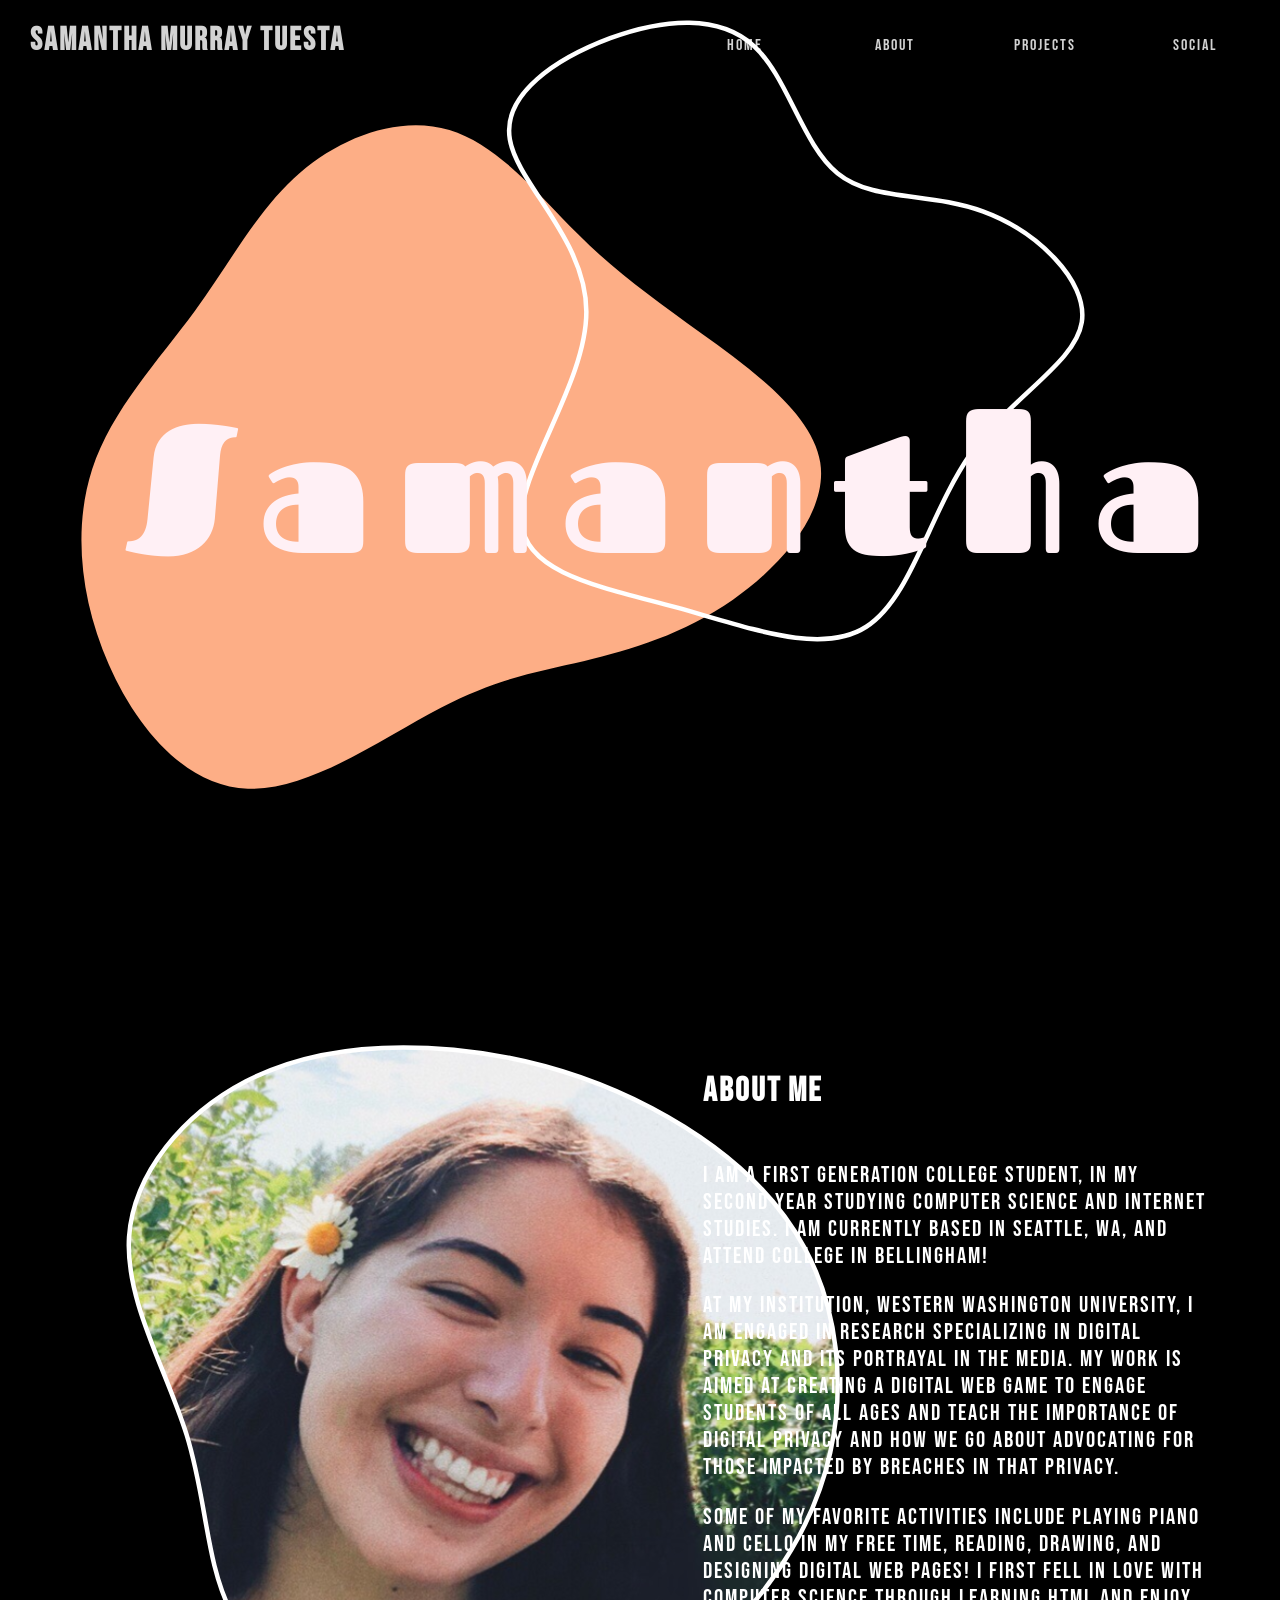
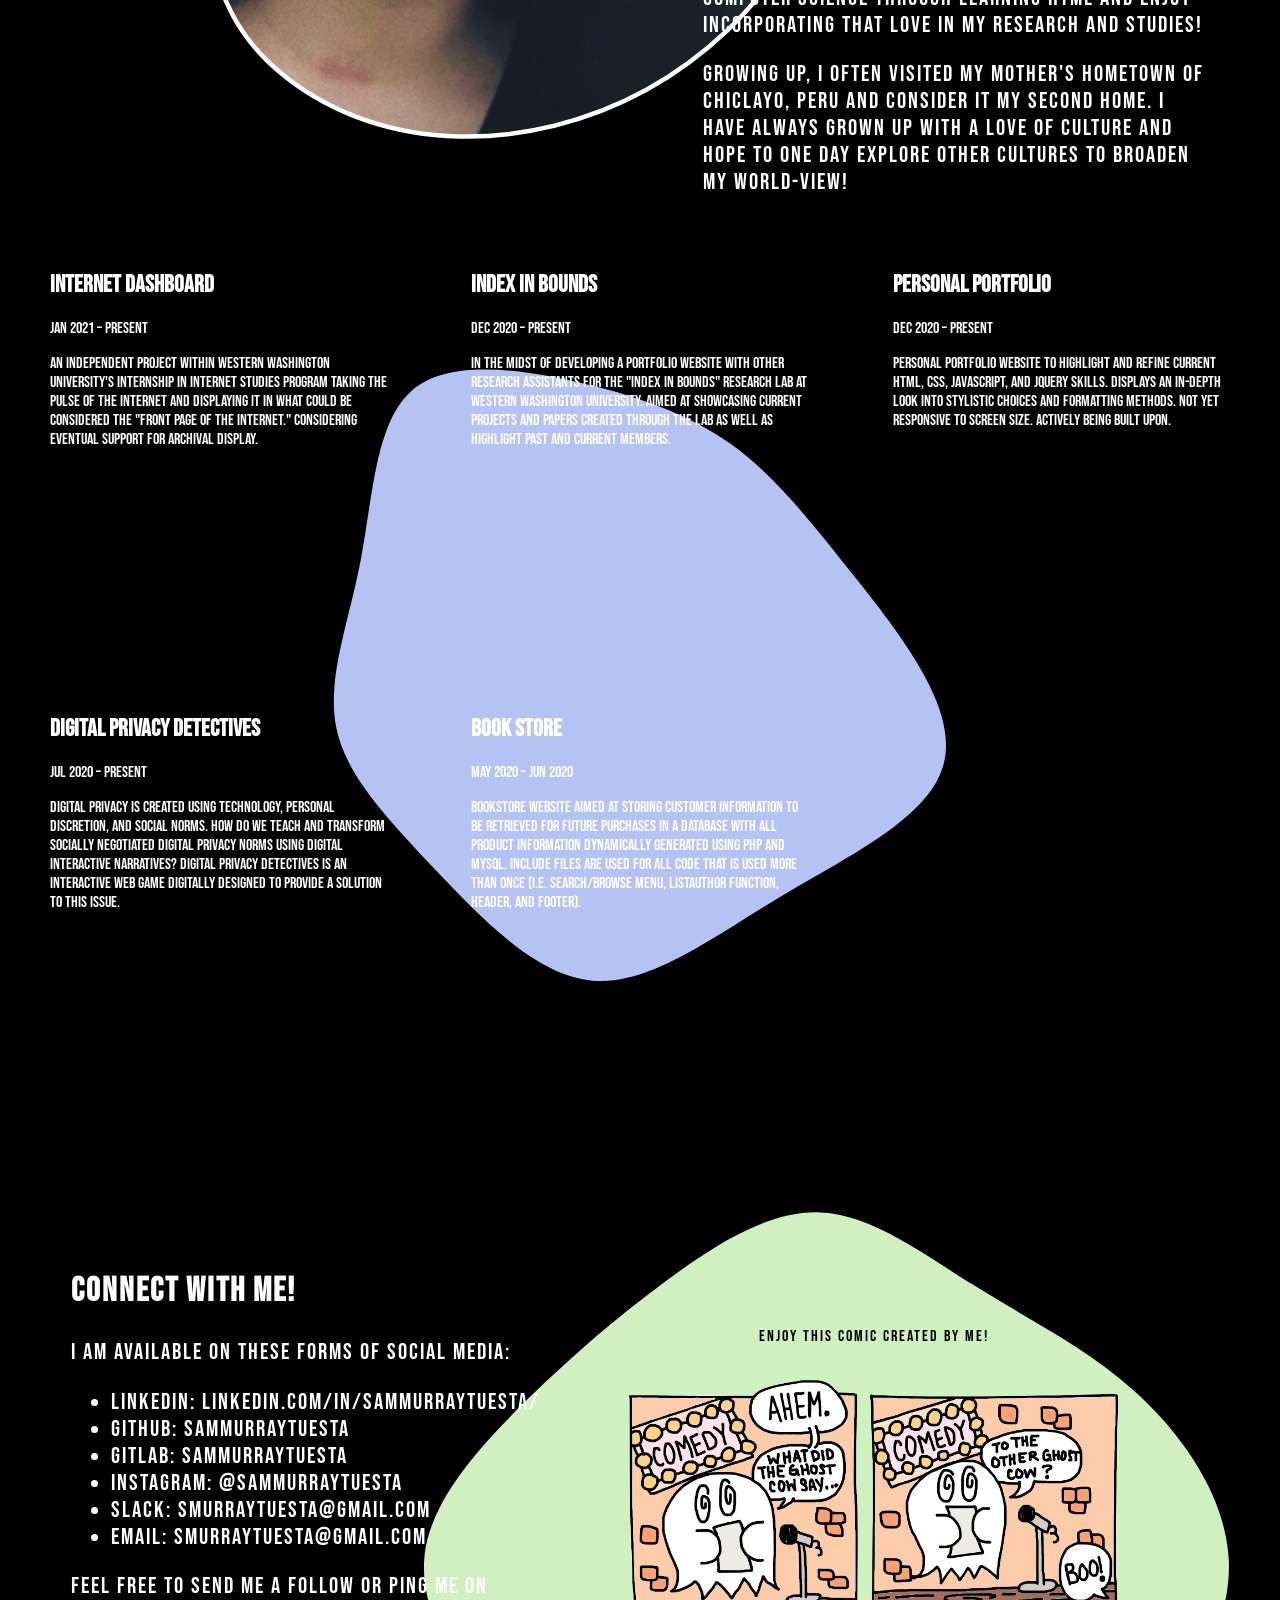
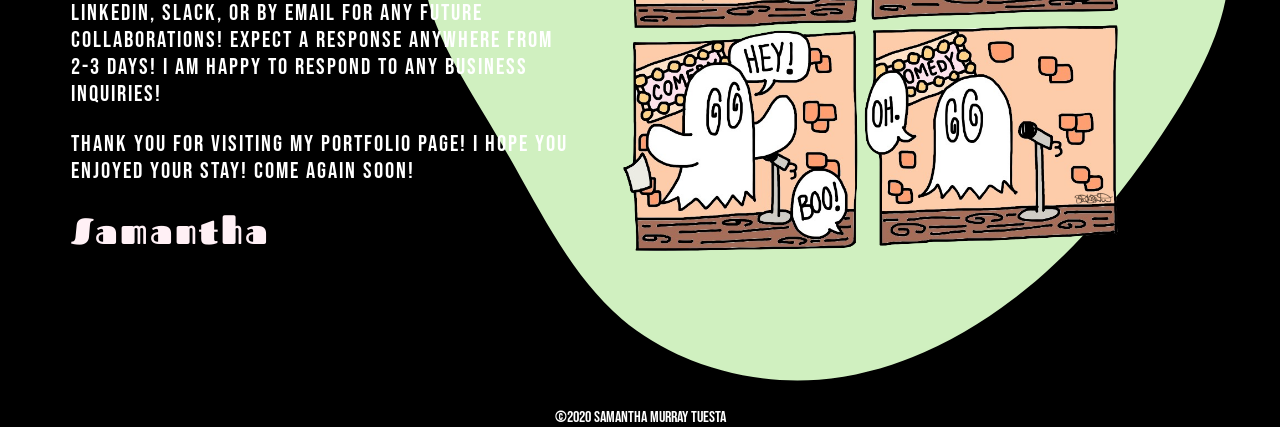
==== portfolio/src/main/webapp/index.html @ a7a22643 "Remove unnecessary jQuery" ====
<!DOCTYPE html>
<html lang="en">

<head>
    <meta charset="UTF-8">
    <meta name="viewport" content="width=device-width, initial-scale=1.0">
    <title>SAM | PORTFOLIO</title>
    <link rel="icon" href="images/favicon.ico" size="16x16" type="image/x-icon" />
    <link rel="stylesheet" href="css/style.css">
</head>

<body>

    <div id="navbar">
        <h1><a href="#home">Samantha Murray Tuesta</a></h1>
        <nav>
            <ul>
                <li><a href="#home">Home</a></li>
                <li><a href="#about">About</a></li>
                <li><a href="#projects">Projects</a></li>
                <li><a href="#social">Social</a></li>
            </ul>
        </nav>
    </div>

    <section id="home">
      
        <svg class="home-blob" viewBox="0 0 200 200" xmlns="http://www.w3.org/2000/svg">
            <path fill="var(--orange)"
                d="M26.7,-49.7C35.2,-41.2,43.4,-35.5,54.2,-27.6C65.1,-19.8,78.8,-9.9,80.5,1C82.2,11.9,72.1,23.8,61.1,31.5C50.1,39.2,38.4,42.6,28.1,45.1C17.7,47.5,8.9,48.9,-3.8,55.5C-16.5,62.1,-33,74,-46.7,73.5C-60.4,73,-71.3,60.2,-77.6,45.9C-83.9,31.6,-85.6,15.8,-81.3,2.5C-76.9,-10.8,-66.6,-21.6,-58.4,-32.8C-50.3,-43.9,-44.4,-55.4,-35.1,-63.4C-25.7,-71.5,-12.9,-76.2,-1.9,-72.9C9,-69.6,18.1,-58.3,26.7,-49.7Z"
                transform="translate(100 100)" />
        </svg>

        <svg class="home-outline" viewBox="0 0 200 200" xmlns="http://www.w3.org/2000/svg">
            <path stroke="var(--light)"
                d="M14.1,-23.3C21.9,-16.9,34.4,-19.2,46.4,-14.8C58.4,-10.4,69.8,0.6,68.4,9.8C67,18.9,52.8,26.2,43.6,39.2C34.5,52.3,30.5,71.1,20.5,77.5C10.6,83.9,-5.2,77.8,-21.7,73.2C-38.2,68.7,-55.2,65.7,-56.1,54.4C-57,43.1,-41.7,23.4,-41.7,7.5C-41.7,-8.5,-57,-20.8,-58.7,-30.8C-60.4,-40.9,-48.4,-48.8,-36.4,-53.3C-24.3,-57.7,-12.2,-58.6,-4.5,-51.6C3.1,-44.6,6.3,-29.6,14.1,-23.3Z"
                transform="translate(100 100)" />
        </svg>

        <div class="jumbotron">Samantha</div>

    </section>

    <section id="about">

        <svg class="profile-pic" viewBox="0 0 200 200" xmlns="http://www.w3.org/2000/svg">
            <defs>
                <pattern id="pattern" patternContentUnits="objectBoundingBox" width="100%" height="100%">
                    <image xlink:href="images/profilePicture.JPG" x="0" y="0" width="1" height="1"> </image>
                </pattern>
            </defs>

            <path
                d="M43.1,-65.5C56.9,-58.2,69.7,-48,77,-34.5C84.4,-20.9,86.1,-4.1,82.7,11.1C79.3,26.4,70.7,40.1,59.8,50.6C48.8,61,35.5,68.2,21.5,71.7C7.4,75.2,-7.3,75,-20.3,70.6C-33.4,66.1,-44.9,57.5,-50.5,46.3C-56.1,35.2,-55.8,21.6,-60.3,7.1C-64.8,-7.4,-74,-22.7,-73.1,-36.9C-72.1,-51.2,-60.9,-64.3,-47.1,-71.5C-33.2,-78.7,-16.6,-79.9,-1,-78.5C14.7,-77,29.4,-72.7,43.1,-65.5Z"
                transform="translate(100 100)" />
        </svg>

        <div class="about-me">
            <h1>About Me</h1>
            <p class="first-paragraph">
                I am a first generation college student, in my second year studying Computer Science and Internet
                Studies. I am
                currently based in Seattle, WA, and attend college in Bellingham!
            </p>
            <p>
                At my institution, Western Washington University, I am engaged in research specializing in digital
                privacy and
                its
                portrayal in the media. My work is aimed at creating a digital web game to engage students of all ages
                and teach
                the importance of digital privacy and how we go about advocating for those impacted by breaches in that
                privacy.
            </p>
            <p>
                Some of my favorite activities include playing piano and cello in my free time, reading, drawing, and
                designing
                digital web pages! I first fell in love with computer science through learning HTML and enjoy
                incorporating that
                love in my research and studies!
            </p>
            <p>
                Growing up, I often visited my mother's hometown of Chiclayo, Peru and consider it my second home. I
                have
                always
                grown up with a love of culture and hope to one day explore other cultures to broaden my world-view!
            </p>
        </div>

    </section>

    <section id="projects">

        <svg class="project-bg" viewBox="0 0 200 200" xmlns="http://www.w3.org/2000/svg">
            <path fill="var(--purple)"
                d="M31.6,-43.5C40.9,-36.8,48.4,-27.5,58.5,-14.7C68.7,-1.9,81.6,14.4,79,26.7C76.5,39.1,58.5,47.5,42.8,56.9C27,66.3,13.5,76.8,0.8,75.7C-11.9,74.6,-23.8,61.9,-34.4,50.8C-44.9,39.6,-54.1,30.1,-56.2,19.3C-58.3,8.4,-53.4,-3.7,-50.7,-17.9C-48,-32,-47.5,-48.3,-39.4,-55.4C-31.3,-62.4,-15.6,-60.3,-2.2,-57.2C11.2,-54.1,22.3,-50.1,31.6,-43.5Z"
                transform="translate(100 100)" />
        </svg>

        <div class="project-wrapper">

            <div class="item">
                <div class="item-wrapper">
                    <h2>Internet Dashboard</h2>
                    <p>Jan 2021 – Present</p>
                    <p>
                        An independent project within Western Washington University's Internship in Internet Studies
                        Program taking the pulse of the internet and displaying it in what could be considered the
                        "front page of the internet." Considering eventual support for archival display.
                    </p>
                </div>
            </div>

            <div class="item">
                <div class="item-wrapper">
                    <h2>Index In Bounds</h2>
                    <p>Dec 2020 – Present</p>
                    <p>
                        In the midst of developing a portfolio website with other research assistants for the "Index In
                        Bounds" research lab at Western Washington University. Aimed at showcasing current projects and
                        papers created through the lab as well as highlight past and current members.
                    </p>
                </div>
            </div>

            <div class="item">
                <div class="item-wrapper">
                    <h2>Personal Portfolio</h2>
                    <p>Dec 2020 – Present</p>
                    <p>
                        Personal Portfolio website to highlight and refine current HTML, CSS, JavaScript, and jQuery
                        skills. Displays an in-depth look into stylistic choices and formatting methods. Not yet
                        responsive to screen size. Actively being built upon.
                    </p>
                </div>
            </div>

            <div class="item">
                <div class="item-wrapper">
                    <h2>Digital Privacy Detectives</h2>
                    <p>Jul 2020 – Present</p>
                    <p>
                        Digital privacy is created using technology, personal discretion, and social norms. How do we
                        teach and transform socially negotiated digital privacy norms using digital interactive
                        narratives? Digital Privacy Detectives is an interactive web game digitally designed to provide
                        a solution to this issue.
                    </p>
                </div>
            </div>

            <div class="item">
                <div class="item-wrapper">
                    <h2>Book Store</h2>
                    <p>May 2020 – Jun 2020</p>
                    <p>
                        Bookstore website aimed at storing customer information to be retrieved for future purchases in
                        a database with all product information dynamically generated using PHP and MySQL. Include files
                        are used for all code that is used more than once (i.e. search/browse menu, ListAuthor function,
                        header, and footer).
                    </p>
                </div>
            </div>
        </div><!-- End of project wrapper. -->
    </section>

    <section id="social">

        <svg class="social-bsplash" viewBox="0 0 200 200" xmlns="http://www.w3.org/2000/svg">
            <path fill="var(--green)"
                d="M34.4,-60.2C46.2,-52.8,58.5,-46.9,69.4,-37.1C80.3,-27.3,89.7,-13.6,90.4,0.4C91,14.4,82.8,28.7,73.8,41.7C64.8,54.7,54.9,66.4,42.5,75.8C30.1,85.3,15,92.5,-0.7,93.7C-16.4,94.9,-32.8,90.1,-44.5,80.2C-56.1,70.3,-63,55.3,-71.3,41.1C-79.6,26.9,-89.3,13.4,-88.4,0.5C-87.6,-12.4,-76,-24.8,-65.5,-35.2C-54.9,-45.5,-45.3,-53.7,-34.6,-61.6C-23.8,-69.6,-11.9,-77.3,-0.3,-76.8C11.3,-76.3,22.6,-67.5,34.4,-60.2Z"
                transform="translate(100 100)" />
        </svg>

        <div class="comic">
            <div class="caption">enjoy this comic created by me!</div>
            <img src="images/ghost-comic.png" alt="ghost comic">
        </div>

        <div class="social-blurb">
            <h1>Connect with me!</h1>
            <p>I am available on these forms of social media:
            <ul>
                <a href="https://www.linkedin.com/in/sammurraytuesta/">
                    <li>LinkedIn: linkedin.com/in/sammurraytuesta/</li>
                </a>
                <a href="https://github.com/sammurraytuesta">
                    <li>GitHub: sammurraytuesta</li>
                </a>
                <a href="https://gitlab.com/sammurraytuesta">
                    <li>Gitlab: sammurraytuesta</li>
                </a>
                <a href="https://www.instagram.com/sammurraytuesta/">
                    <li>Instagram: @sammurraytuesta</li>
                </a>
                <li>Slack: smurraytuesta@gmail.com</li>
                <li>Email: smurraytuesta@gmail.com</li>
            </ul>
            Feel free to send me a follow or ping me on LinkedIn, Slack, or by Email for any future collaborations!
            Expect a response anywhere from 2-3 days! I am happy to respond to any business inquiries!
            </p>
            <p>Thank you for visiting my portfolio page! I hope you enjoyed your stay! Come again soon!</p>

            <div class="signature">Samantha</div>
        </div>

    </section>

    <footer>&copy;2020 Samantha Murray Tuesta</footer>

</body>

</html>
---- portfolio/src/main/webapp/css/style.css ----
@import url('https://fonts.googleapis.com/css2?family=Bebas+Neue&display=swap');
/* font-family: 'Bebas Neue', cursive; */
@import url('https://fonts.googleapis.com/css2?family=Fascinate&display=swap');
/* font-family: 'Fascinate', cursive; */
:root {
    --light: white;
    --orange: #FDAE86;
    --pink: lavenderblush;
    --purple: #b5c2f4;
    --green: #d0f0c0;
    --dark: black;
}

* {
    color: var(--light);
    font-family: 'Bebas Neue', cursive;
    text-decoration: none;
}

html{
    scroll-behavior: smooth;
}

/* navbar */

#navbar {
    display: grid;
    grid-template-columns: repeat(2, 1fr);
    padding: 10px;
    overflow: hidden;
    width: 100%;
    height: 10%;
    padding-top: 0;
    letter-spacing: 2px;
    opacity: 0.825;
    z-index: +2;
    position: fixed;
    top: 0;
    left: 0;
    transition: top 0.3s;
}

#navbar h1 {
    padding-left: 20px;
}

#navbar h1 a {
    text-decoration: none;
}

#navbar nav ul {
    display: grid;
    grid-template-columns: repeat(4, 1fr);
    grid-template-rows: repeat(2, 1fr);
    padding: 20px;
    text-align: center;
}

#navbar nav ul li {
    list-style-type: none;
}

#navbar nav ul li a {
    text-decoration: none;
}

body, html {
    height: 100%;
    background-color: var(--dark);
}

section {
    height: 100%;
    position: relative;
}

svg{
    height: 100vh;
}

.home-outline{
    position: absolute;
    fill: none;
    top: -20%;
    left: 25%;
}

.jumbotron{
    position: absolute;
    top: 53%;
    left: 53%;
    transform: translate(-50%, -50%);
    text-align: center;
    /* text-styling */
    letter-spacing: 2vw;
    font-size: 20vh;
    padding: 2vh;
    margin: 0;
    font-family: 'Fascinate', cursive;
    color: var(--pink);
}

.profile-pic{
    fill: url(#pattern);
    stroke: var(--light);
    position: absolute;
    top: 5%;
}

.about-me{
    position: absolute;
    top: 15%;
    right: 5%;
    width: 40%;
    letter-spacing: 2px;
    font-size: 2.5vh;
}

.about-me .first-paragraph{
    margin-top: 10%;
}

.project-wrapper{
    display: grid;
    grid-template-columns: repeat(3, 1fr);
}

.item{
    grid-template-columns: repeat(5, 1fr);
    z-index: +1;
}

.item-wrapper{
    padding: 10%;
    height: 40vh;
}

.project-bg{
    position: absolute;
    top: 48%;
    left: 46%;
    transform: translate(-50%, -50%);
}

.social-bsplash{
    position: absolute;
    bottom: 0%;
    right: 0%;
}

.social-blurb{
    position: absolute;
    top: 15%;
    left: 5%;
    width: 40%;
    letter-spacing: 2px;
    font-size: 2.5vh;
}

.comic{
    position: absolute;
    z-index: +1;
    bottom: 13%;
    right: 8%;
}
.comic img{
    height: 60vh;
}
.caption{
    text-align: center;
    margin-bottom: 0%;
    letter-spacing: 2px;
    color: var(--dark);
}

.signature{
    color: var(--pink);
    font-size: 4vh;
    font-family: 'Fascinate', cursive;;
}

footer {
    text-align: center;
}
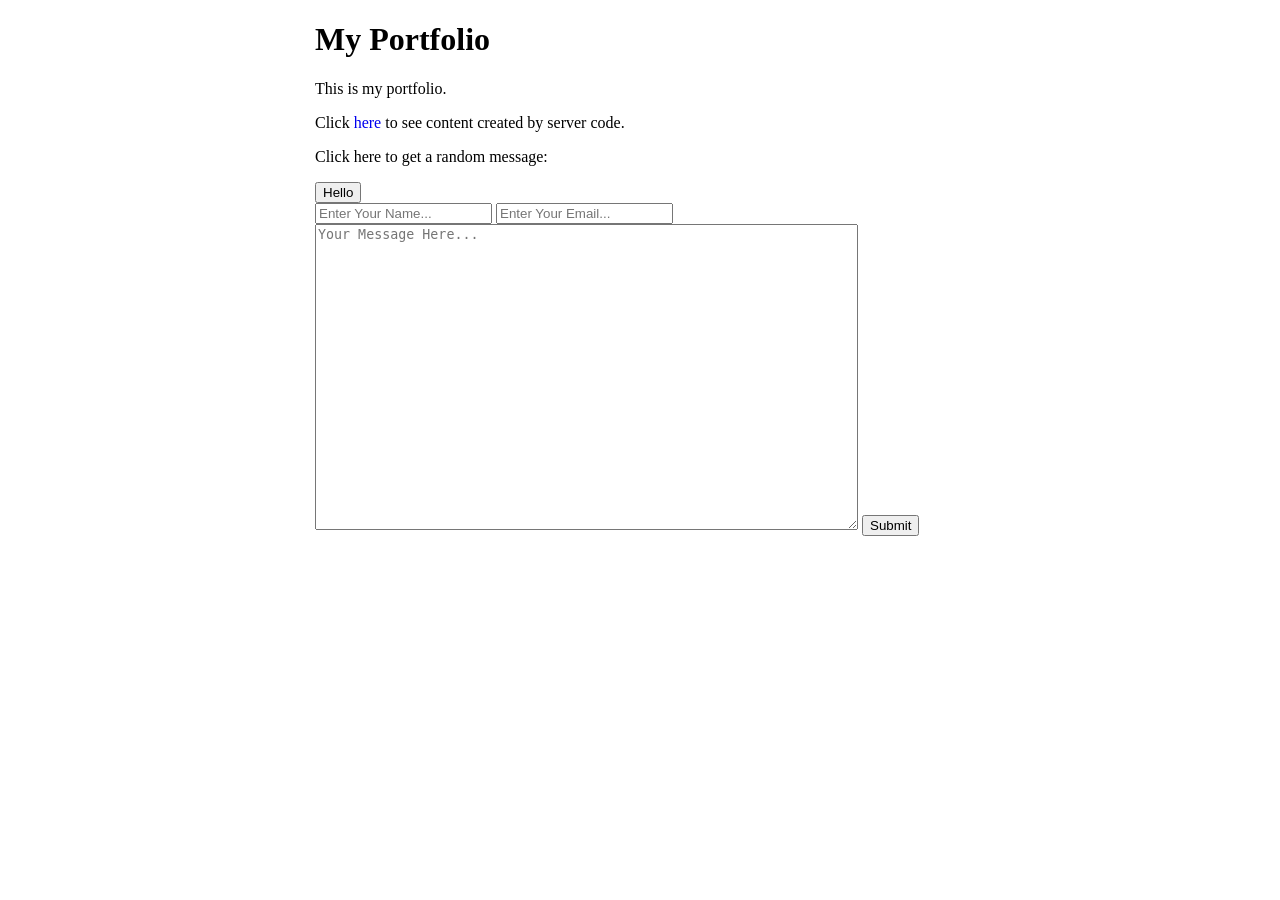
==== commit 226cd78e: "Add trailing line" ====
--- a/portfolio/src/main/webapp/index.html
+++ b/portfolio/src/main/webapp/index.html
@@ -1,211 +1,32 @@
 <!DOCTYPE html>
-<html lang="en">
+<html>
 
 <head>
     <meta charset="UTF-8">
-    <meta name="viewport" content="width=device-width, initial-scale=1.0">
-    <title>SAM | PORTFOLIO</title>
-    <link rel="icon" href="images/favicon.ico" size="16x16" type="image/x-icon" />
-    <link rel="stylesheet" href="css/style.css">
+    <title>My Portfolio</title>
+    <link rel="stylesheet" href="style.css">
+    <script src="script.js"></script>
 </head>
 
 <body>
+    <div id="content">
+        <h1>My Portfolio</h1>
+        <p>This is my portfolio.</p>
+        <p>Click <a href="/hello">here</a> to see content created by server code.</p>
+        <p>Click here to get a random message:</p>
+        <button onclick="addRandomGreeting()">Hello</button>
+        <div id="greeting-container"></div>
 
-    <div id="navbar">
-        <h1><a href="#home">Samantha Murray Tuesta</a></h1>
-        <nav>
-            <ul>
-                <li><a href="#home">Home</a></li>
-                <li><a href="#about">About</a></li>
-                <li><a href="#projects">Projects</a></li>
-                <li><a href="#social">Social</a></li>
-            </ul>
-        </nav>
-    </div>
-
-    <section id="home">
-      
-        <svg class="home-blob" viewBox="0 0 200 200" xmlns="http://www.w3.org/2000/svg">
-            <path fill="var(--orange)"
-                d="M26.7,-49.7C35.2,-41.2,43.4,-35.5,54.2,-27.6C65.1,-19.8,78.8,-9.9,80.5,1C82.2,11.9,72.1,23.8,61.1,31.5C50.1,39.2,38.4,42.6,28.1,45.1C17.7,47.5,8.9,48.9,-3.8,55.5C-16.5,62.1,-33,74,-46.7,73.5C-60.4,73,-71.3,60.2,-77.6,45.9C-83.9,31.6,-85.6,15.8,-81.3,2.5C-76.9,-10.8,-66.6,-21.6,-58.4,-32.8C-50.3,-43.9,-44.4,-55.4,-35.1,-63.4C-25.7,-71.5,-12.9,-76.2,-1.9,-72.9C9,-69.6,18.1,-58.3,26.7,-49.7Z"
-                transform="translate(100 100)" />
-        </svg>
-
-        <svg class="home-outline" viewBox="0 0 200 200" xmlns="http://www.w3.org/2000/svg">
-            <path stroke="var(--light)"
-                d="M14.1,-23.3C21.9,-16.9,34.4,-19.2,46.4,-14.8C58.4,-10.4,69.8,0.6,68.4,9.8C67,18.9,52.8,26.2,43.6,39.2C34.5,52.3,30.5,71.1,20.5,77.5C10.6,83.9,-5.2,77.8,-21.7,73.2C-38.2,68.7,-55.2,65.7,-56.1,54.4C-57,43.1,-41.7,23.4,-41.7,7.5C-41.7,-8.5,-57,-20.8,-58.7,-30.8C-60.4,-40.9,-48.4,-48.8,-36.4,-53.3C-24.3,-57.7,-12.2,-58.6,-4.5,-51.6C3.1,-44.6,6.3,-29.6,14.1,-23.3Z"
-                transform="translate(100 100)" />
-        </svg>
-
-        <div class="jumbotron">Samantha</div>
-
-    </section>
-
-    <section id="about">
-
-        <svg class="profile-pic" viewBox="0 0 200 200" xmlns="http://www.w3.org/2000/svg">
-            <defs>
-                <pattern id="pattern" patternContentUnits="objectBoundingBox" width="100%" height="100%">
-                    <image xlink:href="images/profilePicture.JPG" x="0" y="0" width="1" height="1"> </image>
-                </pattern>
-            </defs>
-
-            <path
-                d="M43.1,-65.5C56.9,-58.2,69.7,-48,77,-34.5C84.4,-20.9,86.1,-4.1,82.7,11.1C79.3,26.4,70.7,40.1,59.8,50.6C48.8,61,35.5,68.2,21.5,71.7C7.4,75.2,-7.3,75,-20.3,70.6C-33.4,66.1,-44.9,57.5,-50.5,46.3C-56.1,35.2,-55.8,21.6,-60.3,7.1C-64.8,-7.4,-74,-22.7,-73.1,-36.9C-72.1,-51.2,-60.9,-64.3,-47.1,-71.5C-33.2,-78.7,-16.6,-79.9,-1,-78.5C14.7,-77,29.4,-72.7,43.1,-65.5Z"
-                transform="translate(100 100)" />
-        </svg>
-
-        <div class="about-me">
-            <h1>About Me</h1>
-            <p class="first-paragraph">
-                I am a first generation college student, in my second year studying Computer Science and Internet
-                Studies. I am
-                currently based in Seattle, WA, and attend college in Bellingham!
-            </p>
-            <p>
-                At my institution, Western Washington University, I am engaged in research specializing in digital
-                privacy and
-                its
-                portrayal in the media. My work is aimed at creating a digital web game to engage students of all ages
-                and teach
-                the importance of digital privacy and how we go about advocating for those impacted by breaches in that
-                privacy.
-            </p>
-            <p>
-                Some of my favorite activities include playing piano and cello in my free time, reading, drawing, and
-                designing
-                digital web pages! I first fell in love with computer science through learning HTML and enjoy
-                incorporating that
-                love in my research and studies!
-            </p>
-            <p>
-                Growing up, I often visited my mother's hometown of Chiclayo, Peru and consider it my second home. I
-                have
-                always
-                grown up with a love of culture and hope to one day explore other cultures to broaden my world-view!
-            </p>
+        <div class="contact-text">
+            <form name="contactform" class="contact-items" action="/form-handler" method="POST">
+                <input type="text" name="name" id="name" placeholder="Enter Your Name...">
+                <input type="text" name="email" id="email" placeholder="Enter Your Email...">
+                <textarea name="message" id="message" cols="65" rows="20" placeholder="Your Message Here..."></textarea>
+                <input type="submit" class="button" value="Submit">
+            </form>
         </div>
 
-    </section>
-
-    <section id="projects">
-
-        <svg class="project-bg" viewBox="0 0 200 200" xmlns="http://www.w3.org/2000/svg">
-            <path fill="var(--purple)"
-                d="M31.6,-43.5C40.9,-36.8,48.4,-27.5,58.5,-14.7C68.7,-1.9,81.6,14.4,79,26.7C76.5,39.1,58.5,47.5,42.8,56.9C27,66.3,13.5,76.8,0.8,75.7C-11.9,74.6,-23.8,61.9,-34.4,50.8C-44.9,39.6,-54.1,30.1,-56.2,19.3C-58.3,8.4,-53.4,-3.7,-50.7,-17.9C-48,-32,-47.5,-48.3,-39.4,-55.4C-31.3,-62.4,-15.6,-60.3,-2.2,-57.2C11.2,-54.1,22.3,-50.1,31.6,-43.5Z"
-                transform="translate(100 100)" />
-        </svg>
-
-        <div class="project-wrapper">
-
-            <div class="item">
-                <div class="item-wrapper">
-                    <h2>Internet Dashboard</h2>
-                    <p>Jan 2021 – Present</p>
-                    <p>
-                        An independent project within Western Washington University's Internship in Internet Studies
-                        Program taking the pulse of the internet and displaying it in what could be considered the
-                        "front page of the internet." Considering eventual support for archival display.
-                    </p>
-                </div>
-            </div>
-
-            <div class="item">
-                <div class="item-wrapper">
-                    <h2>Index In Bounds</h2>
-                    <p>Dec 2020 – Present</p>
-                    <p>
-                        In the midst of developing a portfolio website with other research assistants for the "Index In
-                        Bounds" research lab at Western Washington University. Aimed at showcasing current projects and
-                        papers created through the lab as well as highlight past and current members.
-                    </p>
-                </div>
-            </div>
-
-            <div class="item">
-                <div class="item-wrapper">
-                    <h2>Personal Portfolio</h2>
-                    <p>Dec 2020 – Present</p>
-                    <p>
-                        Personal Portfolio website to highlight and refine current HTML, CSS, JavaScript, and jQuery
-                        skills. Displays an in-depth look into stylistic choices and formatting methods. Not yet
-                        responsive to screen size. Actively being built upon.
-                    </p>
-                </div>
-            </div>
-
-            <div class="item">
-                <div class="item-wrapper">
-                    <h2>Digital Privacy Detectives</h2>
-                    <p>Jul 2020 – Present</p>
-                    <p>
-                        Digital privacy is created using technology, personal discretion, and social norms. How do we
-                        teach and transform socially negotiated digital privacy norms using digital interactive
-                        narratives? Digital Privacy Detectives is an interactive web game digitally designed to provide
-                        a solution to this issue.
-                    </p>
-                </div>
-            </div>
-
-            <div class="item">
-                <div class="item-wrapper">
-                    <h2>Book Store</h2>
-                    <p>May 2020 – Jun 2020</p>
-                    <p>
-                        Bookstore website aimed at storing customer information to be retrieved for future purchases in
-                        a database with all product information dynamically generated using PHP and MySQL. Include files
-                        are used for all code that is used more than once (i.e. search/browse menu, ListAuthor function,
-                        header, and footer).
-                    </p>
-                </div>
-            </div>
-        </div><!-- End of project wrapper. -->
-    </section>
-
-    <section id="social">
-
-        <svg class="social-bsplash" viewBox="0 0 200 200" xmlns="http://www.w3.org/2000/svg">
-            <path fill="var(--green)"
-                d="M34.4,-60.2C46.2,-52.8,58.5,-46.9,69.4,-37.1C80.3,-27.3,89.7,-13.6,90.4,0.4C91,14.4,82.8,28.7,73.8,41.7C64.8,54.7,54.9,66.4,42.5,75.8C30.1,85.3,15,92.5,-0.7,93.7C-16.4,94.9,-32.8,90.1,-44.5,80.2C-56.1,70.3,-63,55.3,-71.3,41.1C-79.6,26.9,-89.3,13.4,-88.4,0.5C-87.6,-12.4,-76,-24.8,-65.5,-35.2C-54.9,-45.5,-45.3,-53.7,-34.6,-61.6C-23.8,-69.6,-11.9,-77.3,-0.3,-76.8C11.3,-76.3,22.6,-67.5,34.4,-60.2Z"
-                transform="translate(100 100)" />
-        </svg>
-
-        <div class="comic">
-            <div class="caption">enjoy this comic created by me!</div>
-            <img src="images/ghost-comic.png" alt="ghost comic">
-        </div>
-
-        <div class="social-blurb">
-            <h1>Connect with me!</h1>
-            <p>I am available on these forms of social media:
-            <ul>
-                <a href="https://www.linkedin.com/in/sammurraytuesta/">
-                    <li>LinkedIn: linkedin.com/in/sammurraytuesta/</li>
-                </a>
-                <a href="https://github.com/sammurraytuesta">
-                    <li>GitHub: sammurraytuesta</li>
-                </a>
-                <a href="https://gitlab.com/sammurraytuesta">
-                    <li>Gitlab: sammurraytuesta</li>
-                </a>
-                <a href="https://www.instagram.com/sammurraytuesta/">
-                    <li>Instagram: @sammurraytuesta</li>
-                </a>
-                <li>Slack: smurraytuesta@gmail.com</li>
-                <li>Email: smurraytuesta@gmail.com</li>
-            </ul>
-            Feel free to send me a follow or ping me on LinkedIn, Slack, or by Email for any future collaborations!
-            Expect a response anywhere from 2-3 days! I am happy to respond to any business inquiries!
-            </p>
-            <p>Thank you for visiting my portfolio page! I hope you enjoyed your stay! Come again soon!</p>
-
-            <div class="signature">Samantha</div>
-        </div>
-
-    </section>
-
-    <footer>&copy;2020 Samantha Murray Tuesta</footer>
-
+    </div>
 </body>
 
 </html>
--- a/portfolio/src/main/webapp/style.css
+++ b/portfolio/src/main/webapp/style.css
@@ -0,0 +1,34 @@
+#content {
+  margin-left: auto;
+  margin-right: auto;
+  width: 650px;
+}
+
+#fact-container {
+  margin-top: 20px;
+}
+
+.banner{
+    width: 650px;
+}
+
+.profile-pic{
+    display: block;
+    margin: 0 auto;
+    border-radius: 50%;
+    width: 30%;
+}
+
+a{
+    text-decoration: none;
+}
+
+.image{
+    display: block;
+    margin: 0 auto;
+    width: 50%;
+}
+
+p{
+    margin-top: 10px;
+}
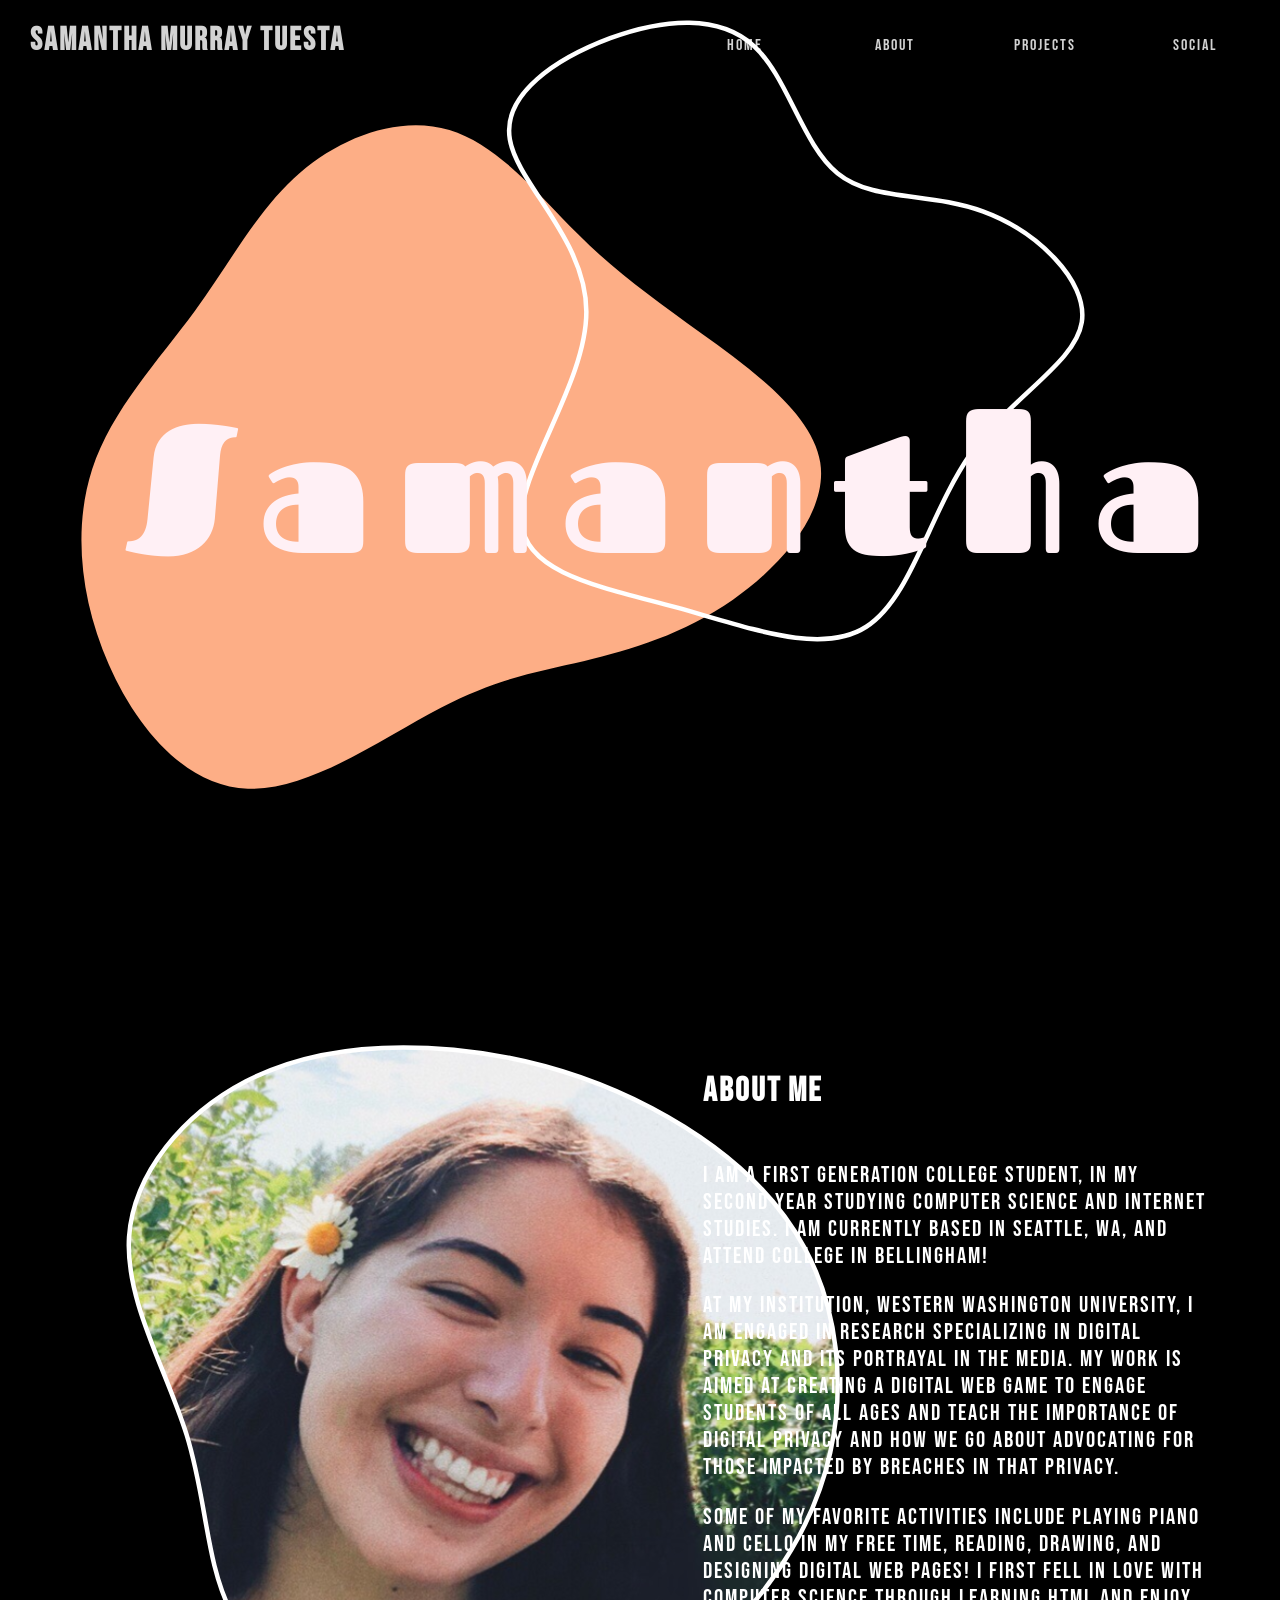
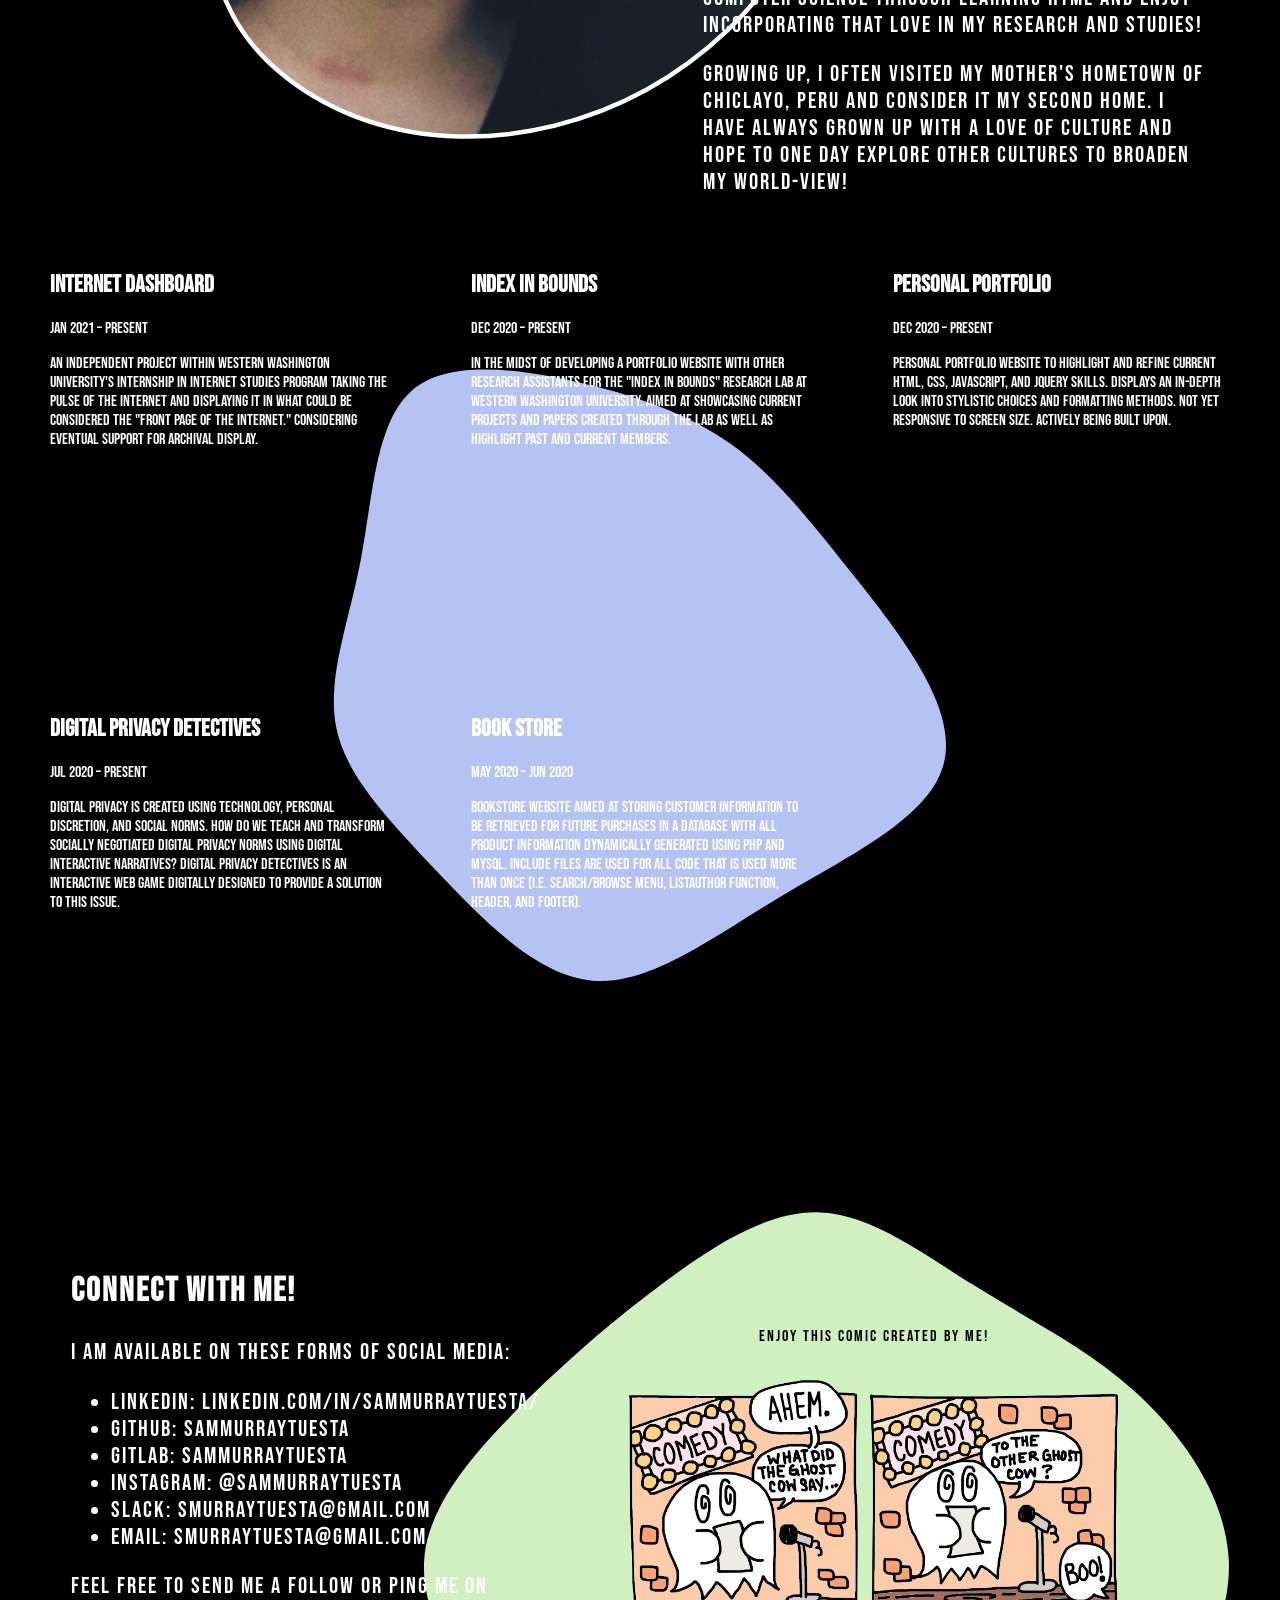
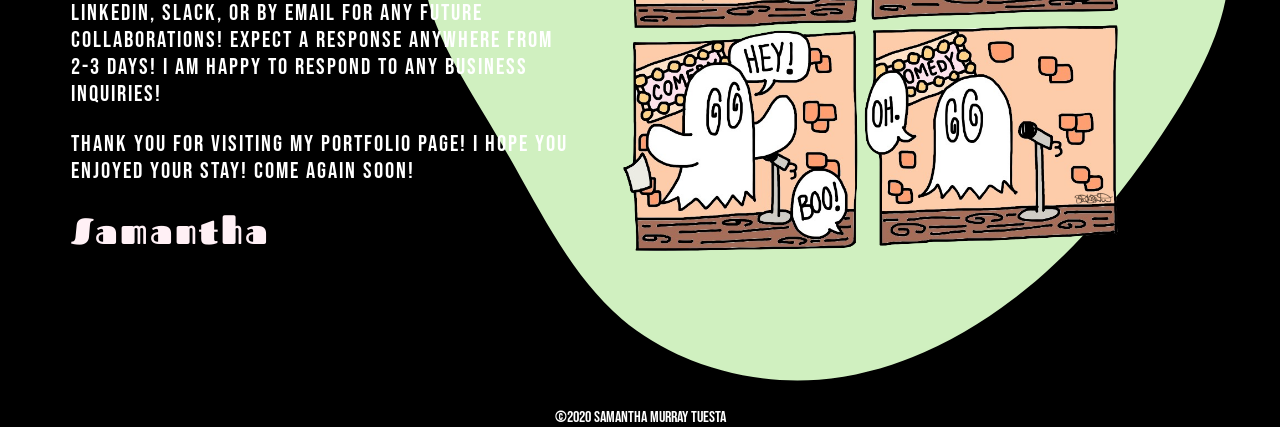
==== commit 70a121b4: "Merge pull request #2 from sammurraytuesta/design-edits Design edits" ====
--- a/portfolio/src/main/webapp/index.html
+++ b/portfolio/src/main/webapp/index.html
@@ -1,32 +1,211 @@
 <!DOCTYPE html>
-<html>
+<html lang="en">
 
 <head>
     <meta charset="UTF-8">
-    <title>My Portfolio</title>
-    <link rel="stylesheet" href="style.css">
-    <script src="script.js"></script>
+    <meta name="viewport" content="width=device-width, initial-scale=1.0">
+    <title>SAM | PORTFOLIO</title>
+    <link rel="icon" href="images/favicon.ico" size="16x16" type="image/x-icon" />
+    <link rel="stylesheet" href="css/style.css">
 </head>
 
 <body>
-    <div id="content">
-        <h1>My Portfolio</h1>
-        <p>This is my portfolio.</p>
-        <p>Click <a href="/hello">here</a> to see content created by server code.</p>
-        <p>Click here to get a random message:</p>
-        <button onclick="addRandomGreeting()">Hello</button>
-        <div id="greeting-container"></div>
-
-        <div class="contact-text">
-            <form name="contactform" class="contact-items" action="/form-handler" method="POST">
-                <input type="text" name="name" id="name" placeholder="Enter Your Name...">
-                <input type="text" name="email" id="email" placeholder="Enter Your Email...">
-                <textarea name="message" id="message" cols="65" rows="20" placeholder="Your Message Here..."></textarea>
-                <input type="submit" class="button" value="Submit">
-            </form>
+
+    <div id="navbar">
+        <h1><a href="#home">Samantha Murray Tuesta</a></h1>
+        <nav>
+            <ul>
+                <li><a href="#home">Home</a></li>
+                <li><a href="#about">About</a></li>
+                <li><a href="#projects">Projects</a></li>
+                <li><a href="#social">Social</a></li>
+            </ul>
+        </nav>
+    </div>
+
+    <section id="home">
+      
+        <svg class="home-blob" viewBox="0 0 200 200" xmlns="http://www.w3.org/2000/svg">
+            <path fill="var(--orange)"
+                d="M26.7,-49.7C35.2,-41.2,43.4,-35.5,54.2,-27.6C65.1,-19.8,78.8,-9.9,80.5,1C82.2,11.9,72.1,23.8,61.1,31.5C50.1,39.2,38.4,42.6,28.1,45.1C17.7,47.5,8.9,48.9,-3.8,55.5C-16.5,62.1,-33,74,-46.7,73.5C-60.4,73,-71.3,60.2,-77.6,45.9C-83.9,31.6,-85.6,15.8,-81.3,2.5C-76.9,-10.8,-66.6,-21.6,-58.4,-32.8C-50.3,-43.9,-44.4,-55.4,-35.1,-63.4C-25.7,-71.5,-12.9,-76.2,-1.9,-72.9C9,-69.6,18.1,-58.3,26.7,-49.7Z"
+                transform="translate(100 100)" />
+        </svg>
+
+        <svg class="home-outline" viewBox="0 0 200 200" xmlns="http://www.w3.org/2000/svg">
+            <path stroke="var(--light)"
+                d="M14.1,-23.3C21.9,-16.9,34.4,-19.2,46.4,-14.8C58.4,-10.4,69.8,0.6,68.4,9.8C67,18.9,52.8,26.2,43.6,39.2C34.5,52.3,30.5,71.1,20.5,77.5C10.6,83.9,-5.2,77.8,-21.7,73.2C-38.2,68.7,-55.2,65.7,-56.1,54.4C-57,43.1,-41.7,23.4,-41.7,7.5C-41.7,-8.5,-57,-20.8,-58.7,-30.8C-60.4,-40.9,-48.4,-48.8,-36.4,-53.3C-24.3,-57.7,-12.2,-58.6,-4.5,-51.6C3.1,-44.6,6.3,-29.6,14.1,-23.3Z"
+                transform="translate(100 100)" />
+        </svg>
+
+        <div class="jumbotron">Samantha</div>
+
+    </section>
+
+    <section id="about">
+
+        <svg class="profile-pic" viewBox="0 0 200 200" xmlns="http://www.w3.org/2000/svg">
+            <defs>
+                <pattern id="pattern" patternContentUnits="objectBoundingBox" width="100%" height="100%">
+                    <image xlink:href="images/profilePicture.JPG" x="0" y="0" width="1" height="1"> </image>
+                </pattern>
+            </defs>
+
+            <path
+                d="M43.1,-65.5C56.9,-58.2,69.7,-48,77,-34.5C84.4,-20.9,86.1,-4.1,82.7,11.1C79.3,26.4,70.7,40.1,59.8,50.6C48.8,61,35.5,68.2,21.5,71.7C7.4,75.2,-7.3,75,-20.3,70.6C-33.4,66.1,-44.9,57.5,-50.5,46.3C-56.1,35.2,-55.8,21.6,-60.3,7.1C-64.8,-7.4,-74,-22.7,-73.1,-36.9C-72.1,-51.2,-60.9,-64.3,-47.1,-71.5C-33.2,-78.7,-16.6,-79.9,-1,-78.5C14.7,-77,29.4,-72.7,43.1,-65.5Z"
+                transform="translate(100 100)" />
+        </svg>
+
+        <div class="about-me">
+            <h1>About Me</h1>
+            <p class="first-paragraph">
+                I am a first generation college student, in my second year studying Computer Science and Internet
+                Studies. I am
+                currently based in Seattle, WA, and attend college in Bellingham!
+            </p>
+            <p>
+                At my institution, Western Washington University, I am engaged in research specializing in digital
+                privacy and
+                its
+                portrayal in the media. My work is aimed at creating a digital web game to engage students of all ages
+                and teach
+                the importance of digital privacy and how we go about advocating for those impacted by breaches in that
+                privacy.
+            </p>
+            <p>
+                Some of my favorite activities include playing piano and cello in my free time, reading, drawing, and
+                designing
+                digital web pages! I first fell in love with computer science through learning HTML and enjoy
+                incorporating that
+                love in my research and studies!
+            </p>
+            <p>
+                Growing up, I often visited my mother's hometown of Chiclayo, Peru and consider it my second home. I
+                have
+                always
+                grown up with a love of culture and hope to one day explore other cultures to broaden my world-view!
+            </p>
         </div>
 
-    </div>
+    </section>
+
+    <section id="projects">
+
+        <svg class="project-bg" viewBox="0 0 200 200" xmlns="http://www.w3.org/2000/svg">
+            <path fill="var(--purple)"
+                d="M31.6,-43.5C40.9,-36.8,48.4,-27.5,58.5,-14.7C68.7,-1.9,81.6,14.4,79,26.7C76.5,39.1,58.5,47.5,42.8,56.9C27,66.3,13.5,76.8,0.8,75.7C-11.9,74.6,-23.8,61.9,-34.4,50.8C-44.9,39.6,-54.1,30.1,-56.2,19.3C-58.3,8.4,-53.4,-3.7,-50.7,-17.9C-48,-32,-47.5,-48.3,-39.4,-55.4C-31.3,-62.4,-15.6,-60.3,-2.2,-57.2C11.2,-54.1,22.3,-50.1,31.6,-43.5Z"
+                transform="translate(100 100)" />
+        </svg>
+
+        <div class="project-wrapper">
+
+            <div class="item">
+                <div class="item-wrapper">
+                    <h2>Internet Dashboard</h2>
+                    <p>Jan 2021 – Present</p>
+                    <p>
+                        An independent project within Western Washington University's Internship in Internet Studies
+                        Program taking the pulse of the internet and displaying it in what could be considered the
+                        "front page of the internet." Considering eventual support for archival display.
+                    </p>
+                </div>
+            </div>
+
+            <div class="item">
+                <div class="item-wrapper">
+                    <h2>Index In Bounds</h2>
+                    <p>Dec 2020 – Present</p>
+                    <p>
+                        In the midst of developing a portfolio website with other research assistants for the "Index In
+                        Bounds" research lab at Western Washington University. Aimed at showcasing current projects and
+                        papers created through the lab as well as highlight past and current members.
+                    </p>
+                </div>
+            </div>
+
+            <div class="item">
+                <div class="item-wrapper">
+                    <h2>Personal Portfolio</h2>
+                    <p>Dec 2020 – Present</p>
+                    <p>
+                        Personal Portfolio website to highlight and refine current HTML, CSS, JavaScript, and jQuery
+                        skills. Displays an in-depth look into stylistic choices and formatting methods. Not yet
+                        responsive to screen size. Actively being built upon.
+                    </p>
+                </div>
+            </div>
+
+            <div class="item">
+                <div class="item-wrapper">
+                    <h2>Digital Privacy Detectives</h2>
+                    <p>Jul 2020 – Present</p>
+                    <p>
+                        Digital privacy is created using technology, personal discretion, and social norms. How do we
+                        teach and transform socially negotiated digital privacy norms using digital interactive
+                        narratives? Digital Privacy Detectives is an interactive web game digitally designed to provide
+                        a solution to this issue.
+                    </p>
+                </div>
+            </div>
+
+            <div class="item">
+                <div class="item-wrapper">
+                    <h2>Book Store</h2>
+                    <p>May 2020 – Jun 2020</p>
+                    <p>
+                        Bookstore website aimed at storing customer information to be retrieved for future purchases in
+                        a database with all product information dynamically generated using PHP and MySQL. Include files
+                        are used for all code that is used more than once (i.e. search/browse menu, ListAuthor function,
+                        header, and footer).
+                    </p>
+                </div>
+            </div>
+        </div><!-- End of project wrapper. -->
+    </section>
+
+    <section id="social">
+
+        <svg class="social-bsplash" viewBox="0 0 200 200" xmlns="http://www.w3.org/2000/svg">
+            <path fill="var(--green)"
+                d="M34.4,-60.2C46.2,-52.8,58.5,-46.9,69.4,-37.1C80.3,-27.3,89.7,-13.6,90.4,0.4C91,14.4,82.8,28.7,73.8,41.7C64.8,54.7,54.9,66.4,42.5,75.8C30.1,85.3,15,92.5,-0.7,93.7C-16.4,94.9,-32.8,90.1,-44.5,80.2C-56.1,70.3,-63,55.3,-71.3,41.1C-79.6,26.9,-89.3,13.4,-88.4,0.5C-87.6,-12.4,-76,-24.8,-65.5,-35.2C-54.9,-45.5,-45.3,-53.7,-34.6,-61.6C-23.8,-69.6,-11.9,-77.3,-0.3,-76.8C11.3,-76.3,22.6,-67.5,34.4,-60.2Z"
+                transform="translate(100 100)" />
+        </svg>
+
+        <div class="comic">
+            <div class="caption">enjoy this comic created by me!</div>
+            <img src="images/ghost-comic.png" alt="ghost comic">
+        </div>
+
+        <div class="social-blurb">
+            <h1>Connect with me!</h1>
+            <p>I am available on these forms of social media:
+            <ul>
+                <a href="https://www.linkedin.com/in/sammurraytuesta/">
+                    <li>LinkedIn: linkedin.com/in/sammurraytuesta/</li>
+                </a>
+                <a href="https://github.com/sammurraytuesta">
+                    <li>GitHub: sammurraytuesta</li>
+                </a>
+                <a href="https://gitlab.com/sammurraytuesta">
+                    <li>Gitlab: sammurraytuesta</li>
+                </a>
+                <a href="https://www.instagram.com/sammurraytuesta/">
+                    <li>Instagram: @sammurraytuesta</li>
+                </a>
+                <li>Slack: smurraytuesta@gmail.com</li>
+                <li>Email: smurraytuesta@gmail.com</li>
+            </ul>
+            Feel free to send me a follow or ping me on LinkedIn, Slack, or by Email for any future collaborations!
+            Expect a response anywhere from 2-3 days! I am happy to respond to any business inquiries!
+            </p>
+            <p>Thank you for visiting my portfolio page! I hope you enjoyed your stay! Come again soon!</p>
+
+            <div class="signature">Samantha</div>
+        </div>
+
+    </section>
+
+    <footer>&copy;2020 Samantha Murray Tuesta</footer>
+
 </body>
 
 </html>
--- a/portfolio/src/main/webapp/css/style.css
+++ b/portfolio/src/main/webapp/css/style.css
@@ -0,0 +1,184 @@
+@import url('https://fonts.googleapis.com/css2?family=Bebas+Neue&display=swap');
+/* font-family: 'Bebas Neue', cursive; */
+@import url('https://fonts.googleapis.com/css2?family=Fascinate&display=swap');
+/* font-family: 'Fascinate', cursive; */
+:root {
+    --light: white;
+    --orange: #FDAE86;
+    --pink: lavenderblush;
+    --purple: #b5c2f4;
+    --green: #d0f0c0;
+    --dark: black;
+}
+
+* {
+    color: var(--light);
+    font-family: 'Bebas Neue', cursive;
+    text-decoration: none;
+}
+
+html{
+    scroll-behavior: smooth;
+}
+
+/* navbar */
+
+#navbar {
+    display: grid;
+    grid-template-columns: repeat(2, 1fr);
+    padding: 10px;
+    overflow: hidden;
+    width: 100%;
+    height: 10%;
+    padding-top: 0;
+    letter-spacing: 2px;
+    opacity: 0.825;
+    z-index: +2;
+    position: fixed;
+    top: 0;
+    left: 0;
+    transition: top 0.3s;
+}
+
+#navbar h1 {
+    padding-left: 20px;
+}
+
+#navbar h1 a {
+    text-decoration: none;
+}
+
+#navbar nav ul {
+    display: grid;
+    grid-template-columns: repeat(4, 1fr);
+    grid-template-rows: repeat(2, 1fr);
+    padding: 20px;
+    text-align: center;
+}
+
+#navbar nav ul li {
+    list-style-type: none;
+}
+
+#navbar nav ul li a {
+    text-decoration: none;
+}
+
+body, html {
+    height: 100%;
+    background-color: var(--dark);
+}
+
+section {
+    height: 100%;
+    position: relative;
+}
+
+svg{
+    height: 100vh;
+}
+
+.home-outline{
+    position: absolute;
+    fill: none;
+    top: -20%;
+    left: 25%;
+}
+
+.jumbotron{
+    position: absolute;
+    top: 53%;
+    left: 53%;
+    transform: translate(-50%, -50%);
+    text-align: center;
+    /* text-styling */
+    letter-spacing: 2vw;
+    font-size: 20vh;
+    padding: 2vh;
+    margin: 0;
+    font-family: 'Fascinate', cursive;
+    color: var(--pink);
+}
+
+.profile-pic{
+    fill: url(#pattern);
+    stroke: var(--light);
+    position: absolute;
+    top: 5%;
+}
+
+.about-me{
+    position: absolute;
+    top: 15%;
+    right: 5%;
+    width: 40%;
+    letter-spacing: 2px;
+    font-size: 2.5vh;
+}
+
+.about-me .first-paragraph{
+    margin-top: 10%;
+}
+
+.project-wrapper{
+    display: grid;
+    grid-template-columns: repeat(3, 1fr);
+}
+
+.item{
+    grid-template-columns: repeat(5, 1fr);
+    z-index: +1;
+}
+
+.item-wrapper{
+    padding: 10%;
+    height: 40vh;
+}
+
+.project-bg{
+    position: absolute;
+    top: 48%;
+    left: 46%;
+    transform: translate(-50%, -50%);
+}
+
+.social-bsplash{
+    position: absolute;
+    bottom: 0%;
+    right: 0%;
+}
+
+.social-blurb{
+    position: absolute;
+    top: 15%;
+    left: 5%;
+    width: 40%;
+    letter-spacing: 2px;
+    font-size: 2.5vh;
+}
+
+.comic{
+    position: absolute;
+    z-index: +1;
+    bottom: 13%;
+    right: 8%;
+}
+.comic img{
+    height: 60vh;
+}
+.caption{
+    text-align: center;
+    margin-bottom: 0%;
+    letter-spacing: 2px;
+    color: var(--dark);
+}
+
+.signature{
+    color: var(--pink);
+    font-size: 4vh;
+    font-family: 'Fascinate', cursive;;
+}
+
+footer {
+    text-align: center;
+}
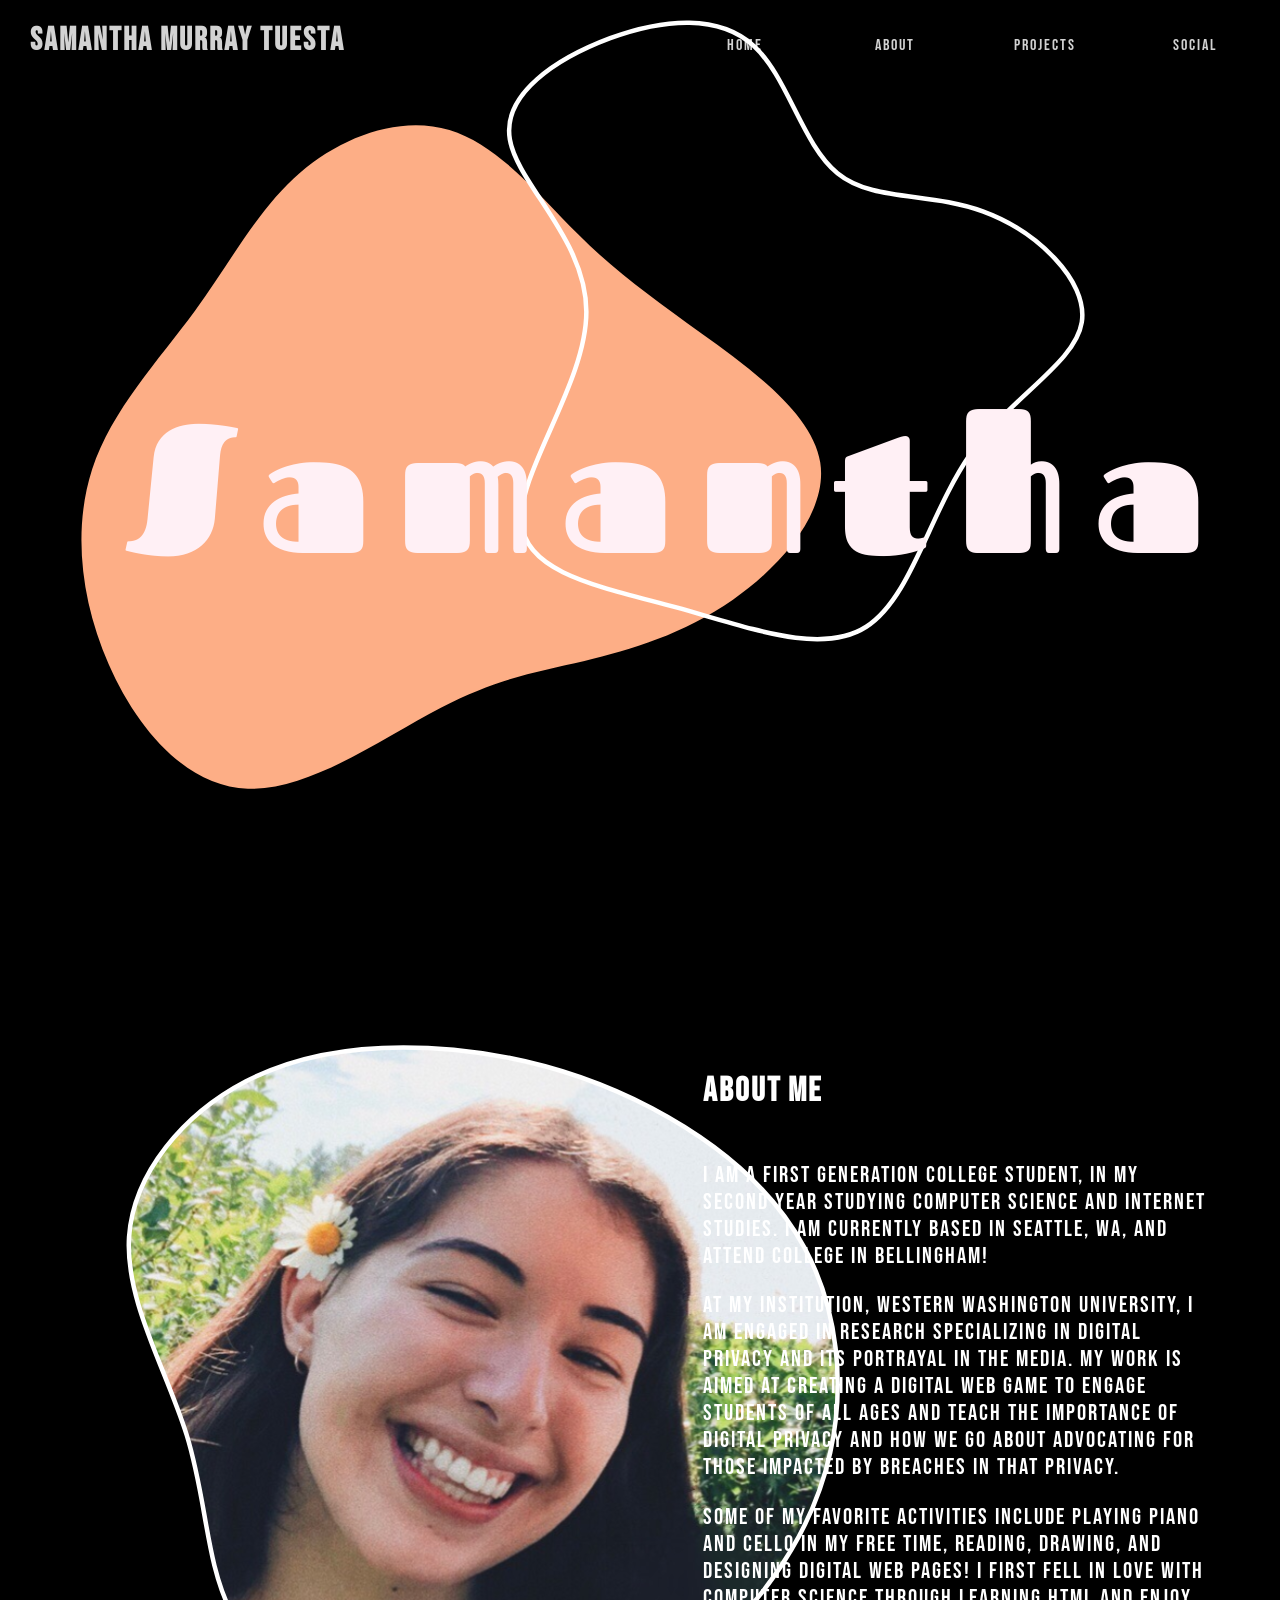
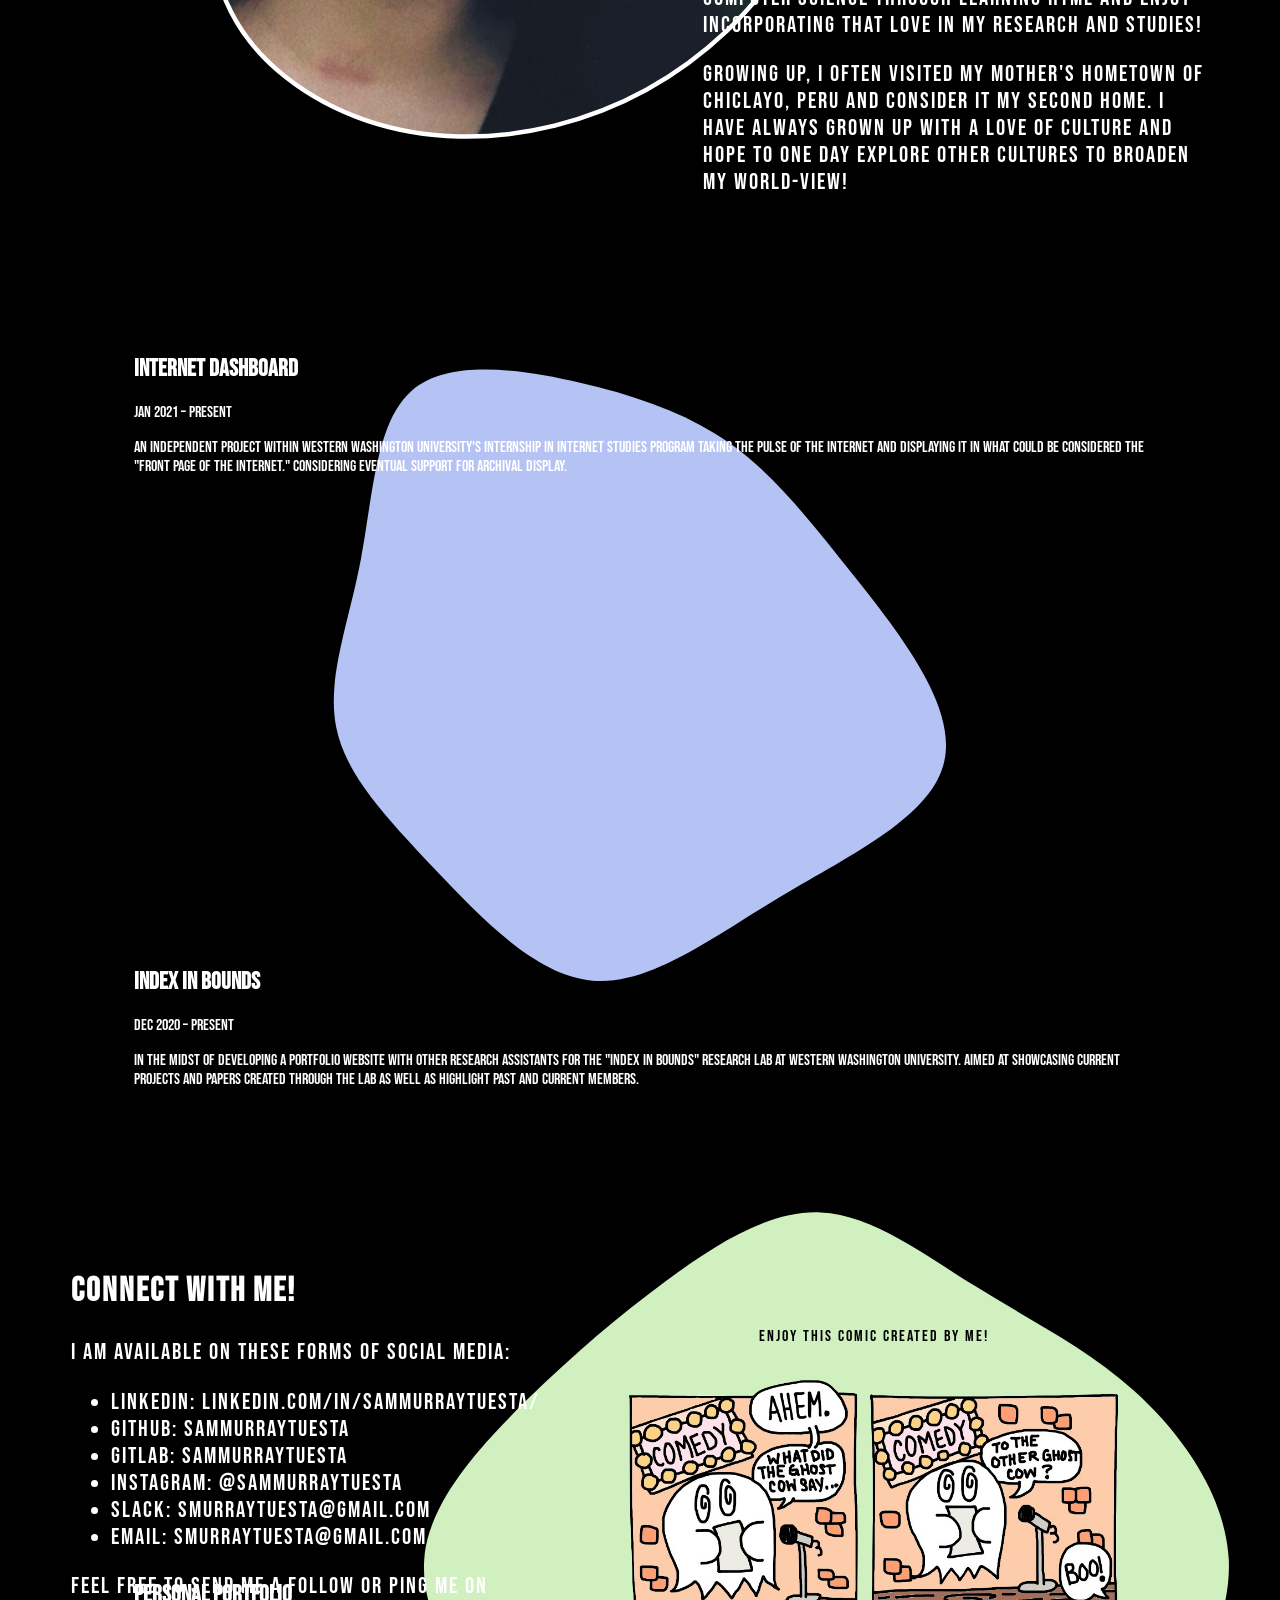
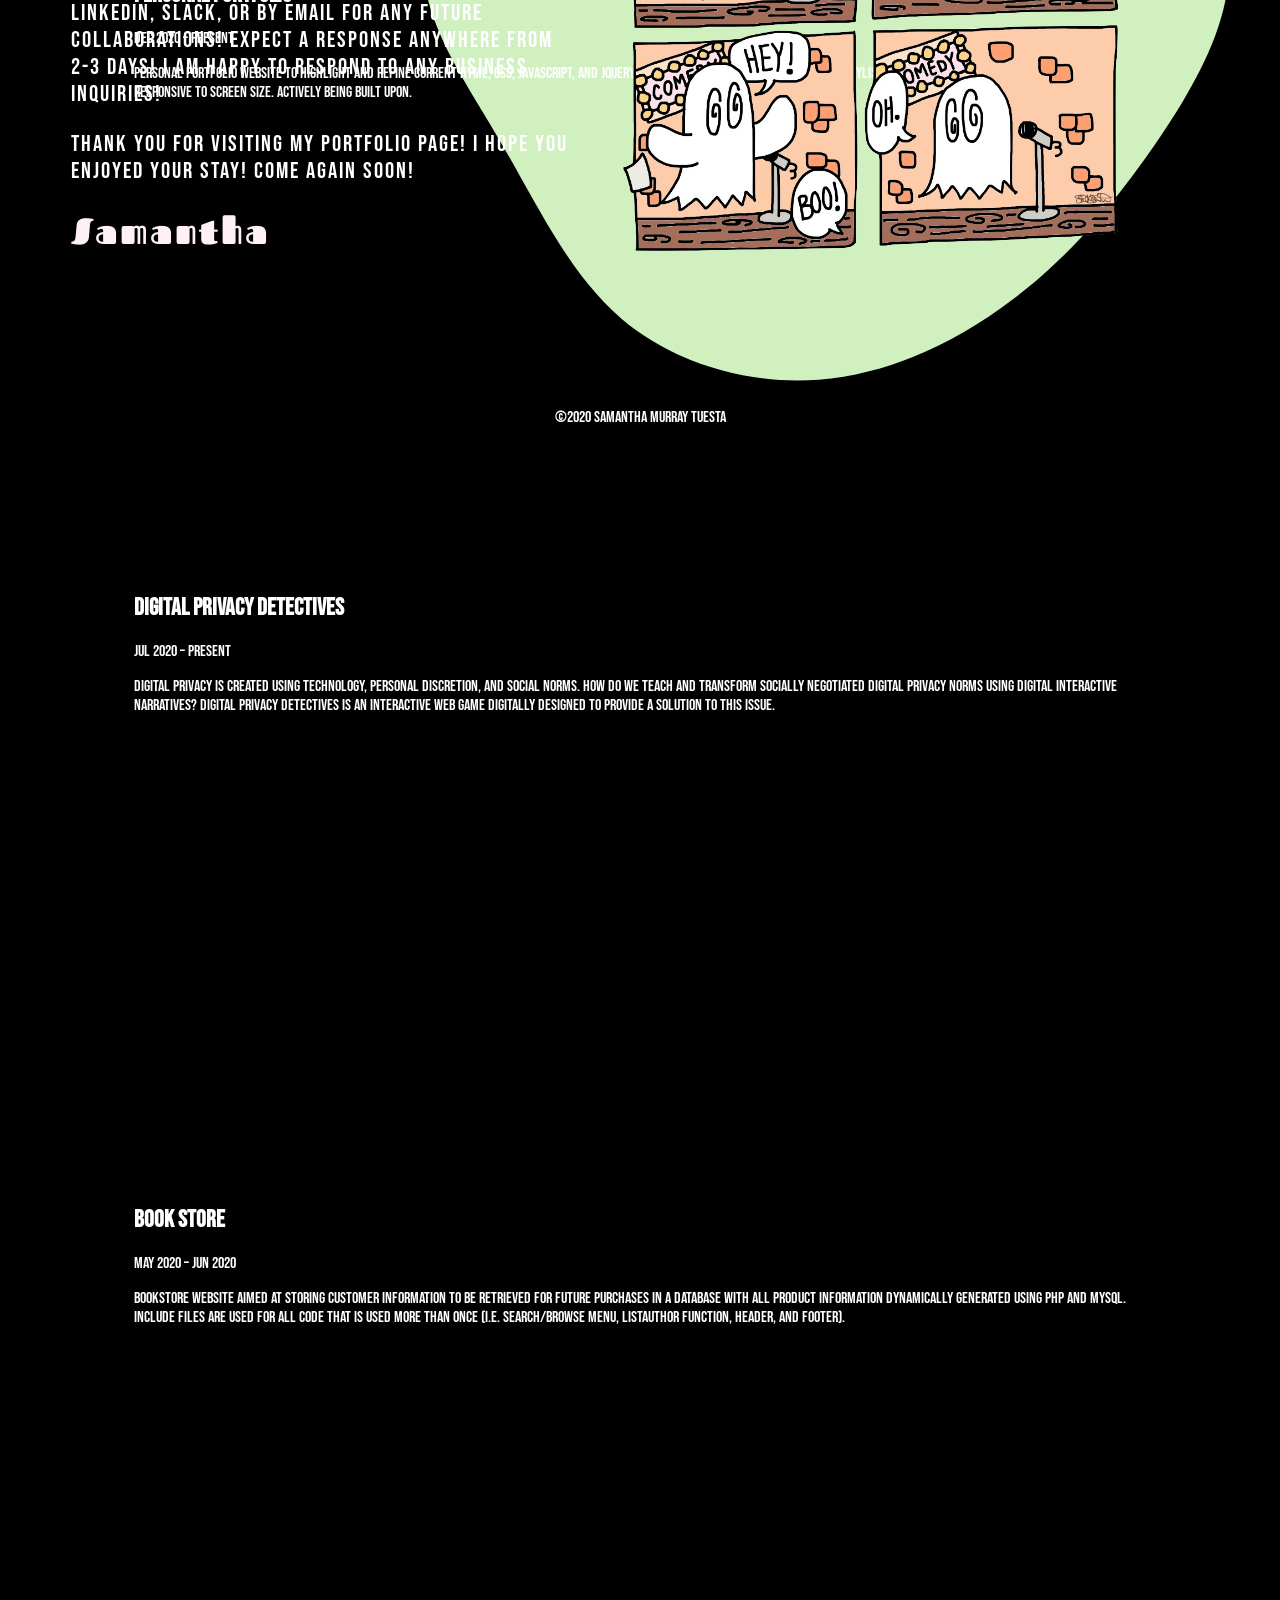
==== commit 68e5d5f7: "resolve conflicts between main and branch" ====
--- a/portfolio/src/main/webapp/index.html
+++ b/portfolio/src/main/webapp/index.html
@@ -6,6 +6,7 @@
     <meta name="viewport" content="width=device-width, initial-scale=1.0">
     <title>SAM | PORTFOLIO</title>
     <link rel="icon" href="images/favicon.ico" size="16x16" type="image/x-icon" />
+    <link rel="stylesheet" href="OwlCarousel2-2.3.4/dist/assets/owl.carousel.min.css">
     <link rel="stylesheet" href="css/style.css">
 </head>
 
@@ -24,7 +25,7 @@
     </div>
 
     <section id="home">
-      
+
         <svg class="home-blob" viewBox="0 0 200 200" xmlns="http://www.w3.org/2000/svg">
             <path fill="var(--orange)"
                 d="M26.7,-49.7C35.2,-41.2,43.4,-35.5,54.2,-27.6C65.1,-19.8,78.8,-9.9,80.5,1C82.2,11.9,72.1,23.8,61.1,31.5C50.1,39.2,38.4,42.6,28.1,45.1C17.7,47.5,8.9,48.9,-3.8,55.5C-16.5,62.1,-33,74,-46.7,73.5C-60.4,73,-71.3,60.2,-77.6,45.9C-83.9,31.6,-85.6,15.8,-81.3,2.5C-76.9,-10.8,-66.6,-21.6,-58.4,-32.8C-50.3,-43.9,-44.4,-55.4,-35.1,-63.4C-25.7,-71.5,-12.9,-76.2,-1.9,-72.9C9,-69.6,18.1,-58.3,26.7,-49.7Z"
@@ -96,70 +97,80 @@
                 transform="translate(100 100)" />
         </svg>
 
-        <div class="project-wrapper">
-
-            <div class="item">
-                <div class="item-wrapper">
-                    <h2>Internet Dashboard</h2>
-                    <p>Jan 2021 – Present</p>
-                    <p>
-                        An independent project within Western Washington University's Internship in Internet Studies
-                        Program taking the pulse of the internet and displaying it in what could be considered the
-                        "front page of the internet." Considering eventual support for archival display.
-                    </p>
-                </div>
-            </div>
-
-            <div class="item">
-                <div class="item-wrapper">
-                    <h2>Index In Bounds</h2>
-                    <p>Dec 2020 – Present</p>
-                    <p>
-                        In the midst of developing a portfolio website with other research assistants for the "Index In
-                        Bounds" research lab at Western Washington University. Aimed at showcasing current projects and
-                        papers created through the lab as well as highlight past and current members.
-                    </p>
-                </div>
-            </div>
-
-            <div class="item">
-                <div class="item-wrapper">
-                    <h2>Personal Portfolio</h2>
-                    <p>Dec 2020 – Present</p>
-                    <p>
-                        Personal Portfolio website to highlight and refine current HTML, CSS, JavaScript, and jQuery
-                        skills. Displays an in-depth look into stylistic choices and formatting methods. Not yet
-                        responsive to screen size. Actively being built upon.
-                    </p>
-                </div>
-            </div>
-
-            <div class="item">
-                <div class="item-wrapper">
-                    <h2>Digital Privacy Detectives</h2>
-                    <p>Jul 2020 – Present</p>
-                    <p>
-                        Digital privacy is created using technology, personal discretion, and social norms. How do we
-                        teach and transform socially negotiated digital privacy norms using digital interactive
-                        narratives? Digital Privacy Detectives is an interactive web game digitally designed to provide
-                        a solution to this issue.
-                    </p>
-                </div>
-            </div>
-
-            <div class="item">
-                <div class="item-wrapper">
-                    <h2>Book Store</h2>
-                    <p>May 2020 – Jun 2020</p>
-                    <p>
-                        Bookstore website aimed at storing customer information to be retrieved for future purchases in
-                        a database with all product information dynamically generated using PHP and MySQL. Include files
-                        are used for all code that is used more than once (i.e. search/browse menu, ListAuthor function,
-                        header, and footer).
-                    </p>
-                </div>
-            </div>
-        </div><!-- End of project wrapper. -->
+        <div class="owl-carousel owl-theme owl-loaded">
+            <!-- Start of owl carousel. -->
+            <div class="owl-stage-outer">
+                <!-- Start of outer. -->
+                <div class="owl-stage">
+                    <!-- Start of inner. -->
+
+                    <div class="owl-item">
+                        <div class="item-wrapper">
+                            <h2>Internet Dashboard</h2>
+                            <p>Jan 2021 – Present</p>
+                            <p>
+                                An independent project within Western Washington University's Internship in Internet
+                                Studies Program taking the pulse of the internet and displaying it in what could be
+                                considered the "front page of the internet." Considering eventual support for archival
+                                display.
+                            </p>
+                        </div>
+                    </div>
+
+                    <div class="owl-item">
+                        <div class="item-wrapper">
+                            <h2>Index In Bounds</h2>
+                            <p>Dec 2020 – Present</p>
+                            <p>
+                                In the midst of developing a portfolio website with other research assistants for the
+                                "Index In Bounds" research lab at Western Washington University. Aimed at showcasing
+                                current projects and papers created through the lab as well as highlight past and
+                                current members.
+                            </p>
+                        </div>
+                    </div>
+
+                    <div class="owl-item">
+                        <div class="item-wrapper">
+                            <h2>Personal Portfolio</h2>
+                            <p>Dec 2020 – Present</p>
+                            <p>
+                                Personal Portfolio website to highlight and refine current HTML, CSS, JavaScript, and
+                                jQuery skills. Displays an in-depth look into stylistic choices and formatting methods.
+                                Not yet responsive to screen size. Actively being built upon.
+                            </p>
+                        </div>
+                    </div>
+
+                    <div class="owl-item">
+                        <div class="item-wrapper">
+                            <h2>Digital Privacy Detectives</h2>
+                            <p>Jul 2020 – Present</p>
+                            <p>
+                                Digital privacy is created using technology, personal discretion, and social norms. How
+                                do we teach and transform socially negotiated digital privacy norms using digital
+                                interactive narratives? Digital Privacy Detectives is an interactive web game digitally
+                                designed to provide a solution to this issue.
+                            </p>
+                        </div>
+                    </div>
+
+                    <div class="owl-item">
+                        <div class="item-wrapper">
+                            <h2>Book Store</h2>
+                            <p>May 2020 – Jun 2020</p>
+                            <p>
+                                Bookstore website aimed at storing customer information to be retrieved for future
+                                purchases in a database with all product information dynamically generated using PHP and
+                                MySQL. Include files are used for all code that is used more than once (i.e.
+                                search/browse menu, ListAuthor function, header, and footer).
+                            </p>
+                        </div>
+                    </div>
+
+                </div> <!-- End of inner. -->
+            </div> <!-- End of outer. -->
+        </div><!-- End of owl carousel. -->
     </section>
 
     <section id="social">
@@ -178,24 +189,24 @@
         <div class="social-blurb">
             <h1>Connect with me!</h1>
             <p>I am available on these forms of social media:
-            <ul>
-                <a href="https://www.linkedin.com/in/sammurraytuesta/">
-                    <li>LinkedIn: linkedin.com/in/sammurraytuesta/</li>
-                </a>
-                <a href="https://github.com/sammurraytuesta">
-                    <li>GitHub: sammurraytuesta</li>
-                </a>
-                <a href="https://gitlab.com/sammurraytuesta">
-                    <li>Gitlab: sammurraytuesta</li>
-                </a>
-                <a href="https://www.instagram.com/sammurraytuesta/">
-                    <li>Instagram: @sammurraytuesta</li>
-                </a>
-                <li>Slack: smurraytuesta@gmail.com</li>
-                <li>Email: smurraytuesta@gmail.com</li>
-            </ul>
-            Feel free to send me a follow or ping me on LinkedIn, Slack, or by Email for any future collaborations!
-            Expect a response anywhere from 2-3 days! I am happy to respond to any business inquiries!
+                <ul>
+                    <a href="https://www.linkedin.com/in/sammurraytuesta/">
+                        <li>LinkedIn: linkedin.com/in/sammurraytuesta/</li>
+                    </a>
+                    <a href="https://github.com/sammurraytuesta">
+                        <li>GitHub: sammurraytuesta</li>
+                    </a>
+                    <a href="https://gitlab.com/sammurraytuesta">
+                        <li>Gitlab: sammurraytuesta</li>
+                    </a>
+                    <a href="https://www.instagram.com/sammurraytuesta/">
+                        <li>Instagram: @sammurraytuesta</li>
+                    </a>
+                    <li>Slack: smurraytuesta@gmail.com</li>
+                    <li>Email: smurraytuesta@gmail.com</li>
+                </ul>
+                Feel free to send me a follow or ping me on LinkedIn, Slack, or by Email for any future collaborations!
+                Expect a response anywhere from 2-3 days! I am happy to respond to any business inquiries!
             </p>
             <p>Thank you for visiting my portfolio page! I hope you enjoyed your stay! Come again soon!</p>
 
@@ -206,6 +217,10 @@
 
     <footer>&copy;2020 Samantha Murray Tuesta</footer>
 
+    <!-- owl carousel -->
+    <script src="https://code.jquery.com/jquery-3.4.1.min.js"></script>
+    <script src="OwlCarousel2-2.3.4/dist/owl.carousel.min.js"></script>
+    <script src="script.js"></script>
 </body>
 
-</html>
+</html>
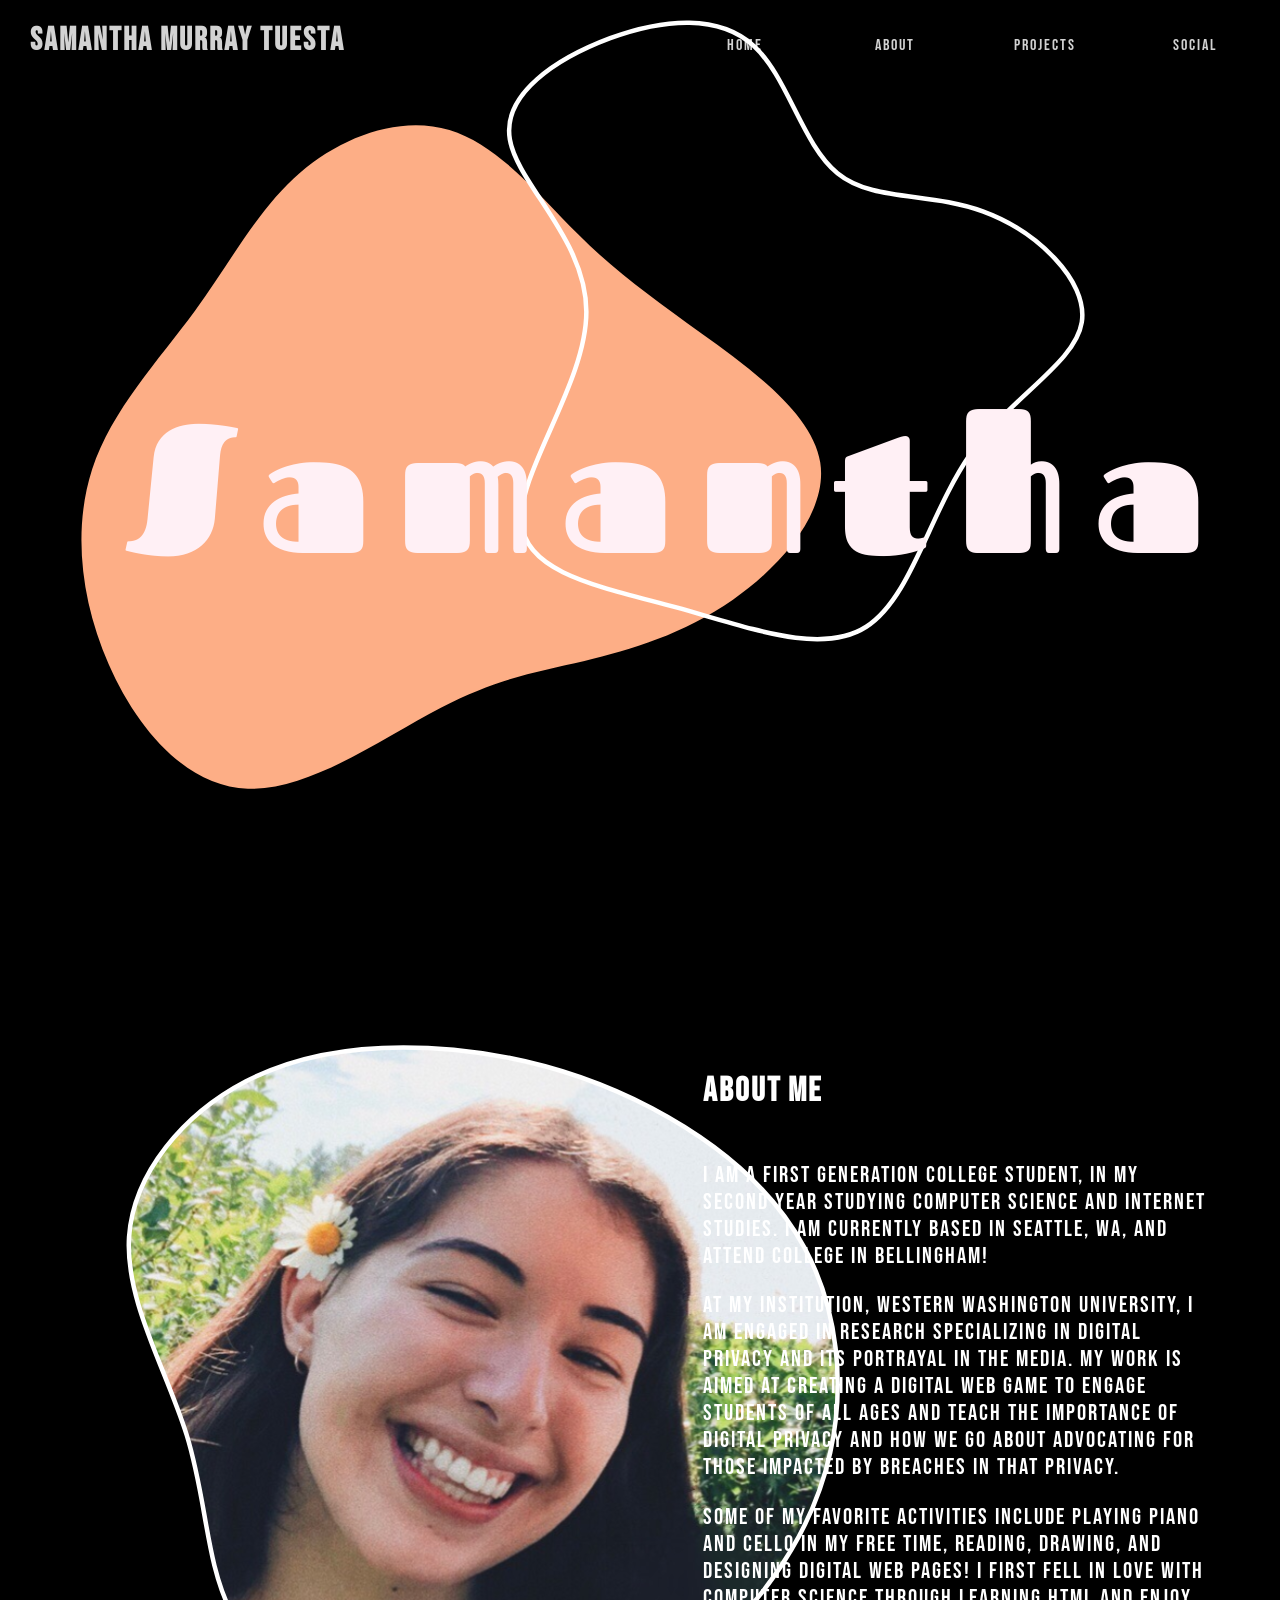
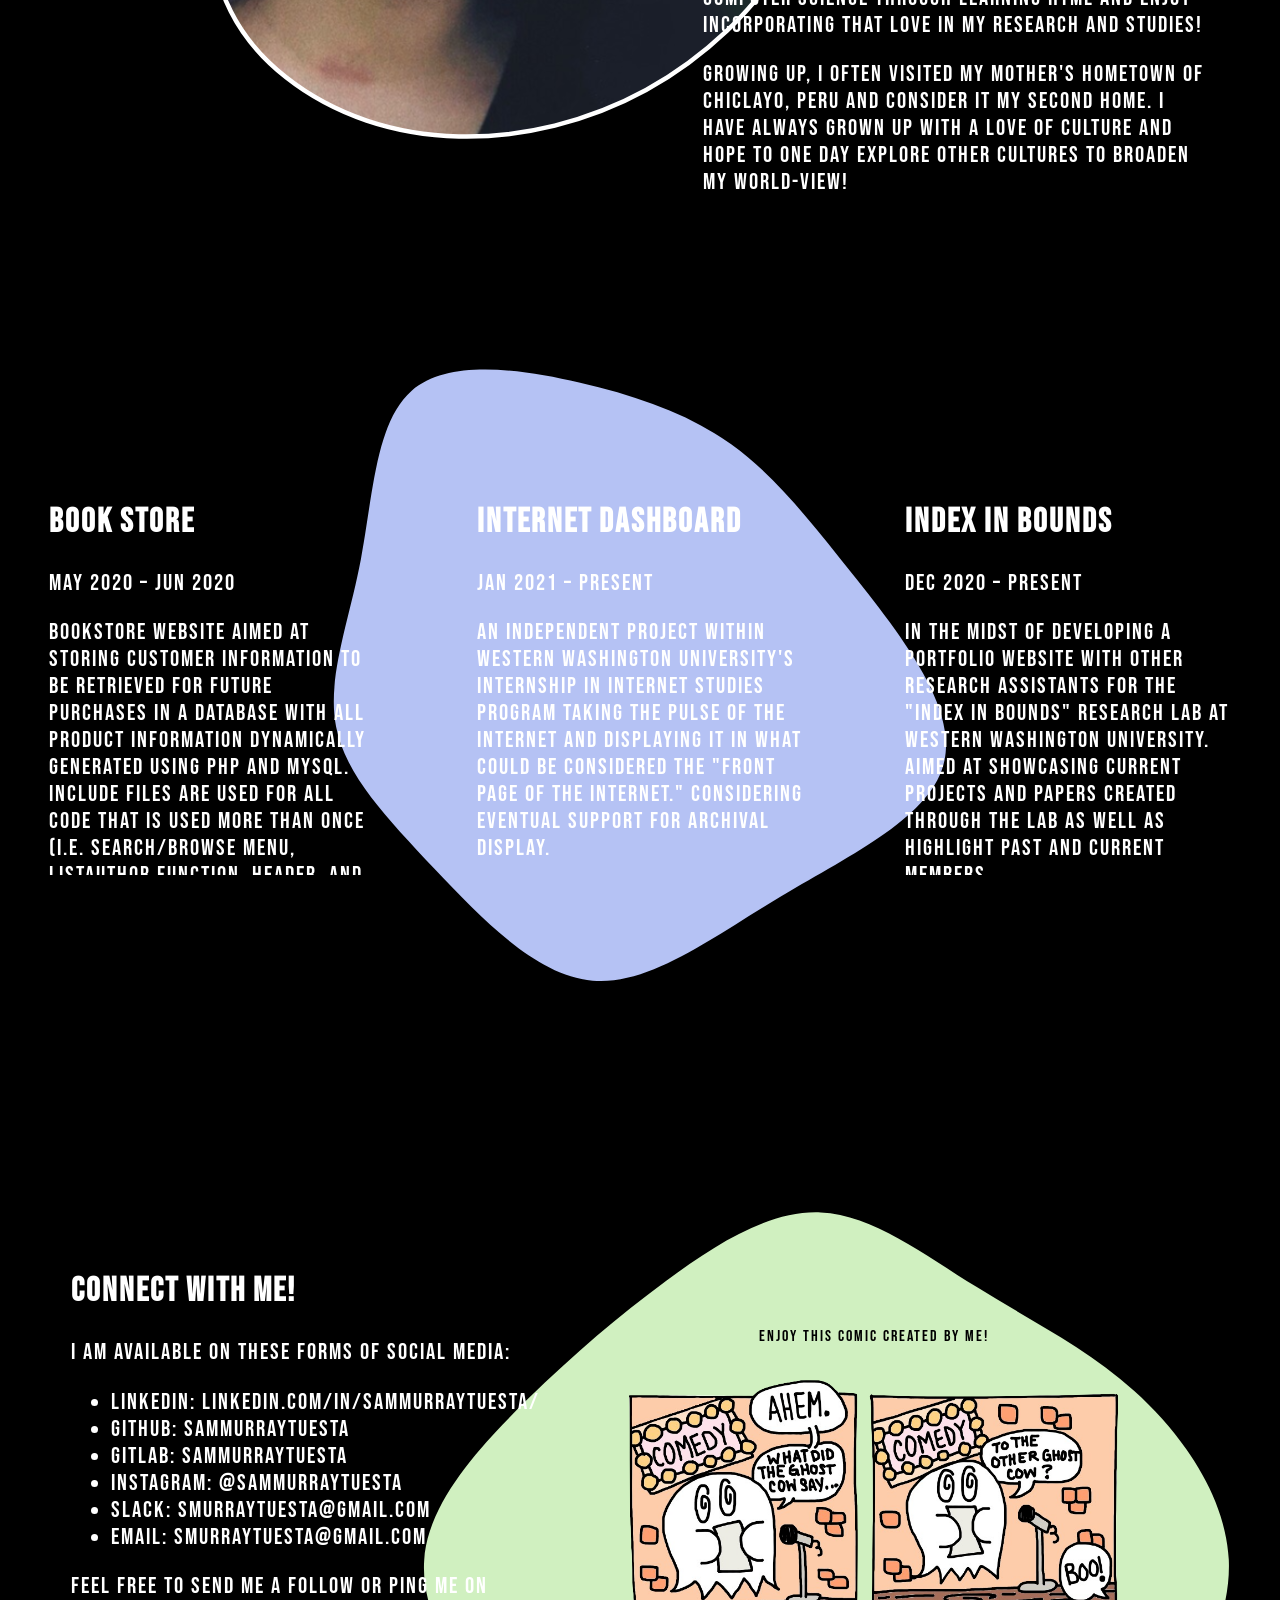
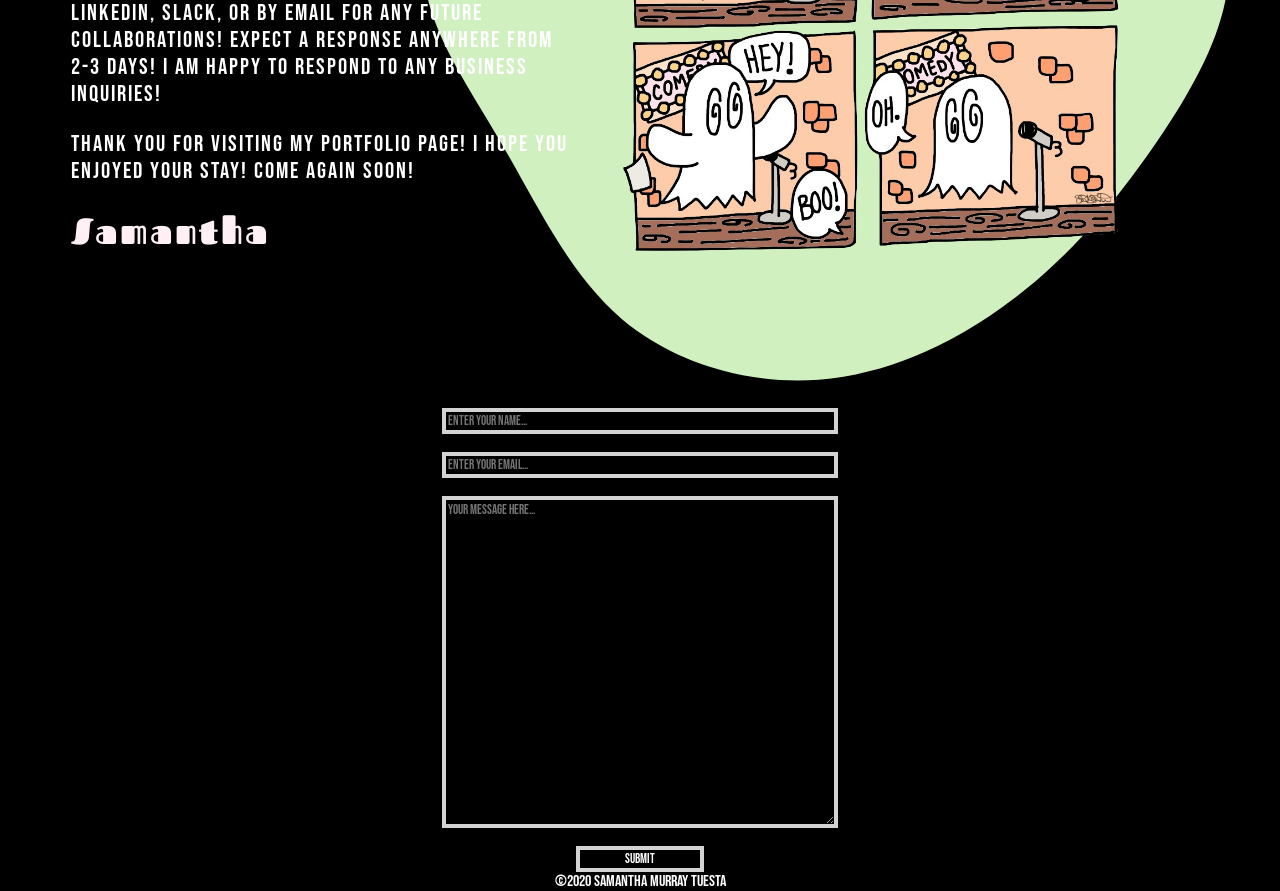
==== commit 34883df7: "Resolve conflicts between main and contact" ====
--- a/portfolio/src/main/webapp/index.html
+++ b/portfolio/src/main/webapp/index.html
@@ -215,6 +215,15 @@
 
     </section>
 
+    <div class="contact-text">
+        <form name="contactform" class="contact-items" action="/form-handler" method="POST">
+            <input type="text" name="name" id="name" placeholder="Enter Your Name...">
+            <input type="text" name="email" id="email" placeholder="Enter Your Email...">
+            <textarea name="message" id="message" cols="65" rows="20" placeholder="Your Message Here..."></textarea>
+            <input type="submit" class="button" value="Submit">
+        </form>
+    </div>
+
     <footer>&copy;2020 Samantha Murray Tuesta</footer>
 
     <!-- owl carousel -->
@@ -223,4 +232,4 @@
     <script src="script.js"></script>
 </body>
 
-</html>+</html>
--- a/portfolio/src/main/webapp/css/style.css
+++ b/portfolio/src/main/webapp/css/style.css
@@ -1,7 +1,9 @@
 @import url('https://fonts.googleapis.com/css2?family=Bebas+Neue&display=swap');
 /* font-family: 'Bebas Neue', cursive; */
+
 @import url('https://fonts.googleapis.com/css2?family=Fascinate&display=swap');
 /* font-family: 'Fascinate', cursive; */
+
 :root {
     --light: white;
     --orange: #FDAE86;
@@ -17,7 +19,7 @@
     text-decoration: none;
 }
 
-html{
+html, body {
     scroll-behavior: smooth;
 }
 
@@ -74,18 +76,18 @@
     position: relative;
 }
 
-svg{
+svg {
     height: 100vh;
 }
 
-.home-outline{
+.home-outline {
     position: absolute;
     fill: none;
     top: -20%;
     left: 25%;
 }
 
-.jumbotron{
+.jumbotron {
     position: absolute;
     top: 53%;
     left: 53%;
@@ -100,14 +102,14 @@
     color: var(--pink);
 }
 
-.profile-pic{
+.profile-pic {
     fill: url(#pattern);
     stroke: var(--light);
     position: absolute;
     top: 5%;
 }
 
-.about-me{
+.about-me {
     position: absolute;
     top: 15%;
     right: 5%;
@@ -116,39 +118,39 @@
     font-size: 2.5vh;
 }
 
-.about-me .first-paragraph{
+.about-me .first-paragraph {
     margin-top: 10%;
 }
 
-.project-wrapper{
-    display: grid;
-    grid-template-columns: repeat(3, 1fr);
-}
-
-.item{
-    grid-template-columns: repeat(5, 1fr);
-    z-index: +1;
-}
-
-.item-wrapper{
+.owl-carousel {
+    position: absolute;
+    top: 25%;
+}
+
+.owl-item {
+    letter-spacing: 2px;
+    font-size: 2.5vh;
+}
+
+.item-wrapper {
     padding: 10%;
     height: 40vh;
 }
 
-.project-bg{
+.project-bg {
     position: absolute;
     top: 48%;
     left: 46%;
     transform: translate(-50%, -50%);
 }
 
-.social-bsplash{
+.social-bsplash {
     position: absolute;
     bottom: 0%;
     right: 0%;
 }
 
-.social-blurb{
+.social-blurb {
     position: absolute;
     top: 15%;
     left: 5%;
@@ -157,28 +159,73 @@
     font-size: 2.5vh;
 }
 
-.comic{
+.comic {
     position: absolute;
     z-index: +1;
     bottom: 13%;
     right: 8%;
 }
-.comic img{
+
+.comic img {
     height: 60vh;
 }
-.caption{
+
+.caption {
     text-align: center;
     margin-bottom: 0%;
     letter-spacing: 2px;
     color: var(--dark);
 }
 
-.signature{
+.signature {
     color: var(--pink);
     font-size: 4vh;
-    font-family: 'Fascinate', cursive;;
+    font-family: 'Fascinate', cursive;
+    ;
+}
+
+#content {
+    margin-left: auto;
+    margin-right: auto;
+    width: 650px;
+}
+
+#greeting-container {
+    margin-top: 20px;
+}
+
+/* contact */
+
+.contact-items {
+    display: flex;
+    align-items: center;
+    flex-direction: column;
+}
+
+.contact-items input[type="text"] {
+    border: 0.5vh solid lightgrey;
+    background-color: transparent;
+    width: 30vw;
+    margin-bottom: 2vh;
+}
+
+.contact-items textarea {
+    outline: none;
+    border: 0.5vh solid lightgrey;
+    background-color: transparent;
+    width: 30vw;
+    margin-bottom: 2vh;
+}
+
+.button {
+    text-align: center;
+    display: block;
+    border: 0.5vh solid lightgrey;
+    background-color: transparent;
+    text-decoration: none;
+    width: 10vw;
 }
 
 footer {
     text-align: center;
-}
+}
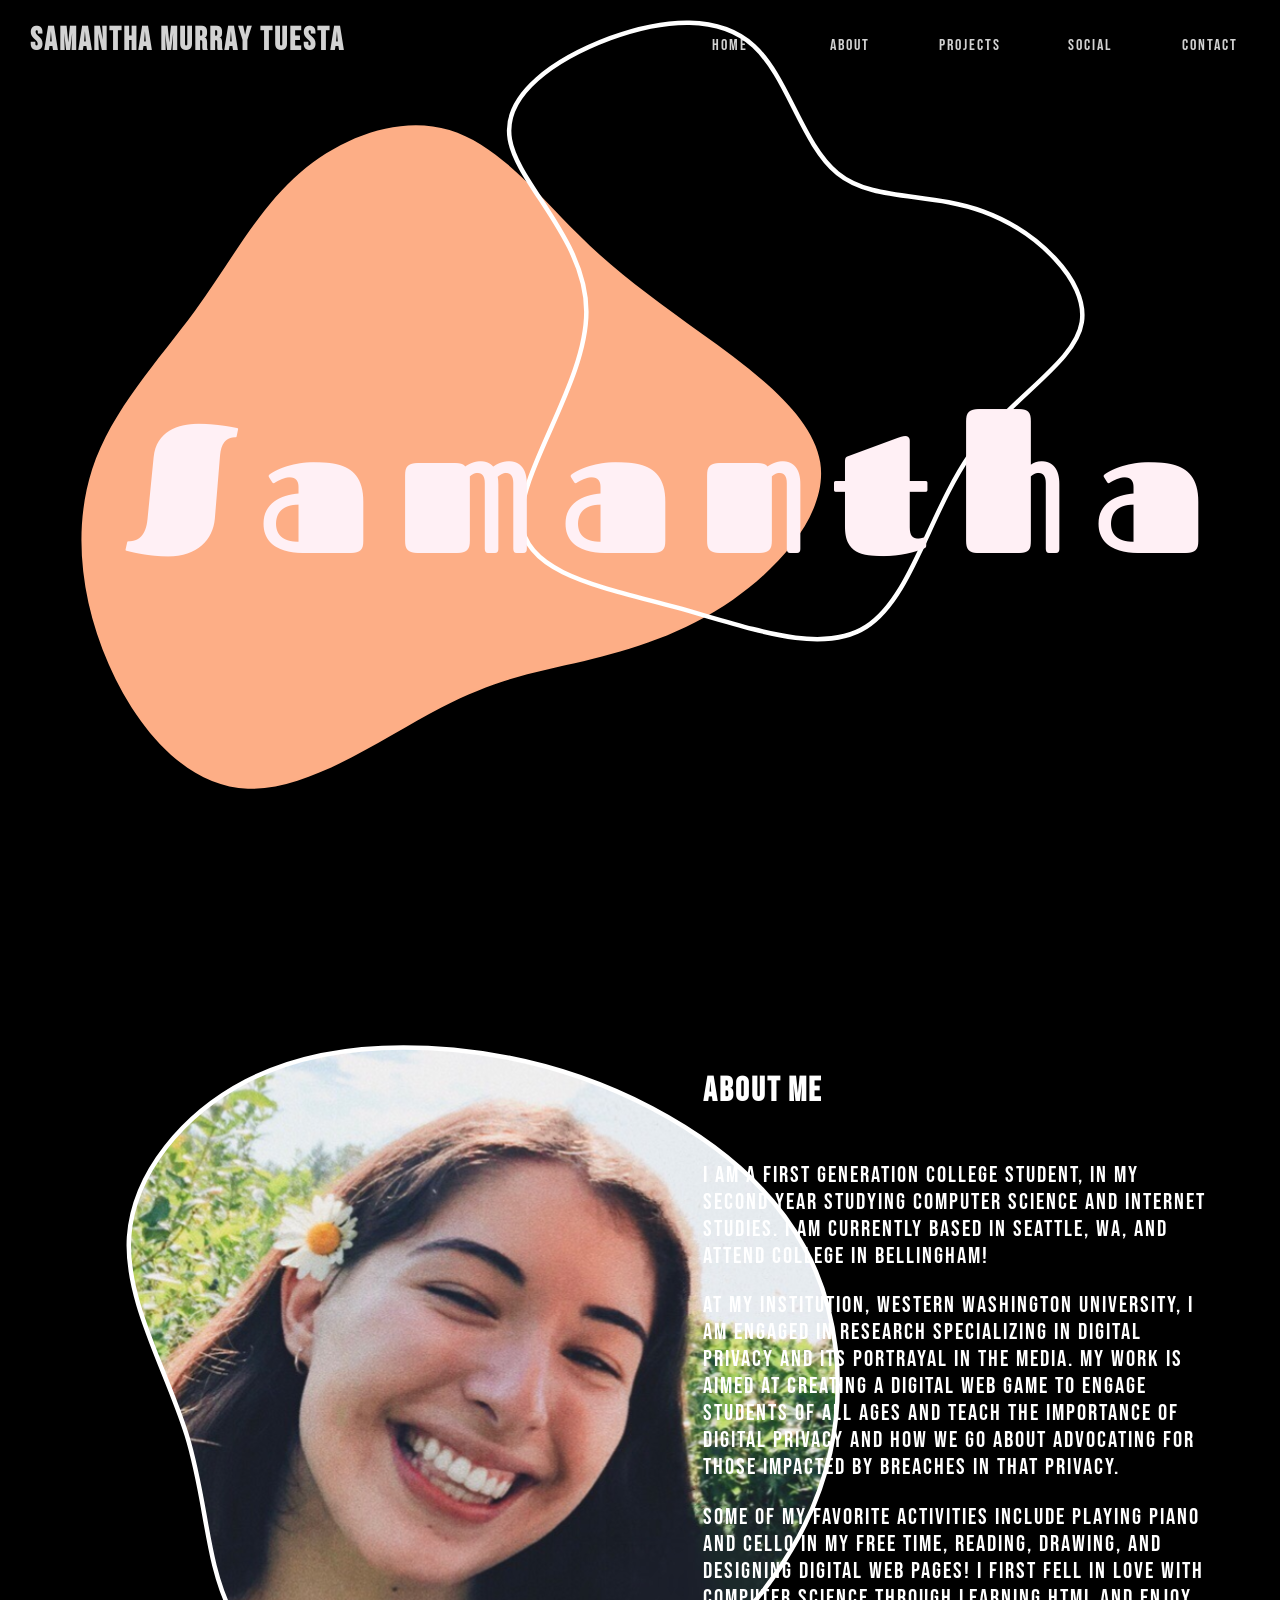
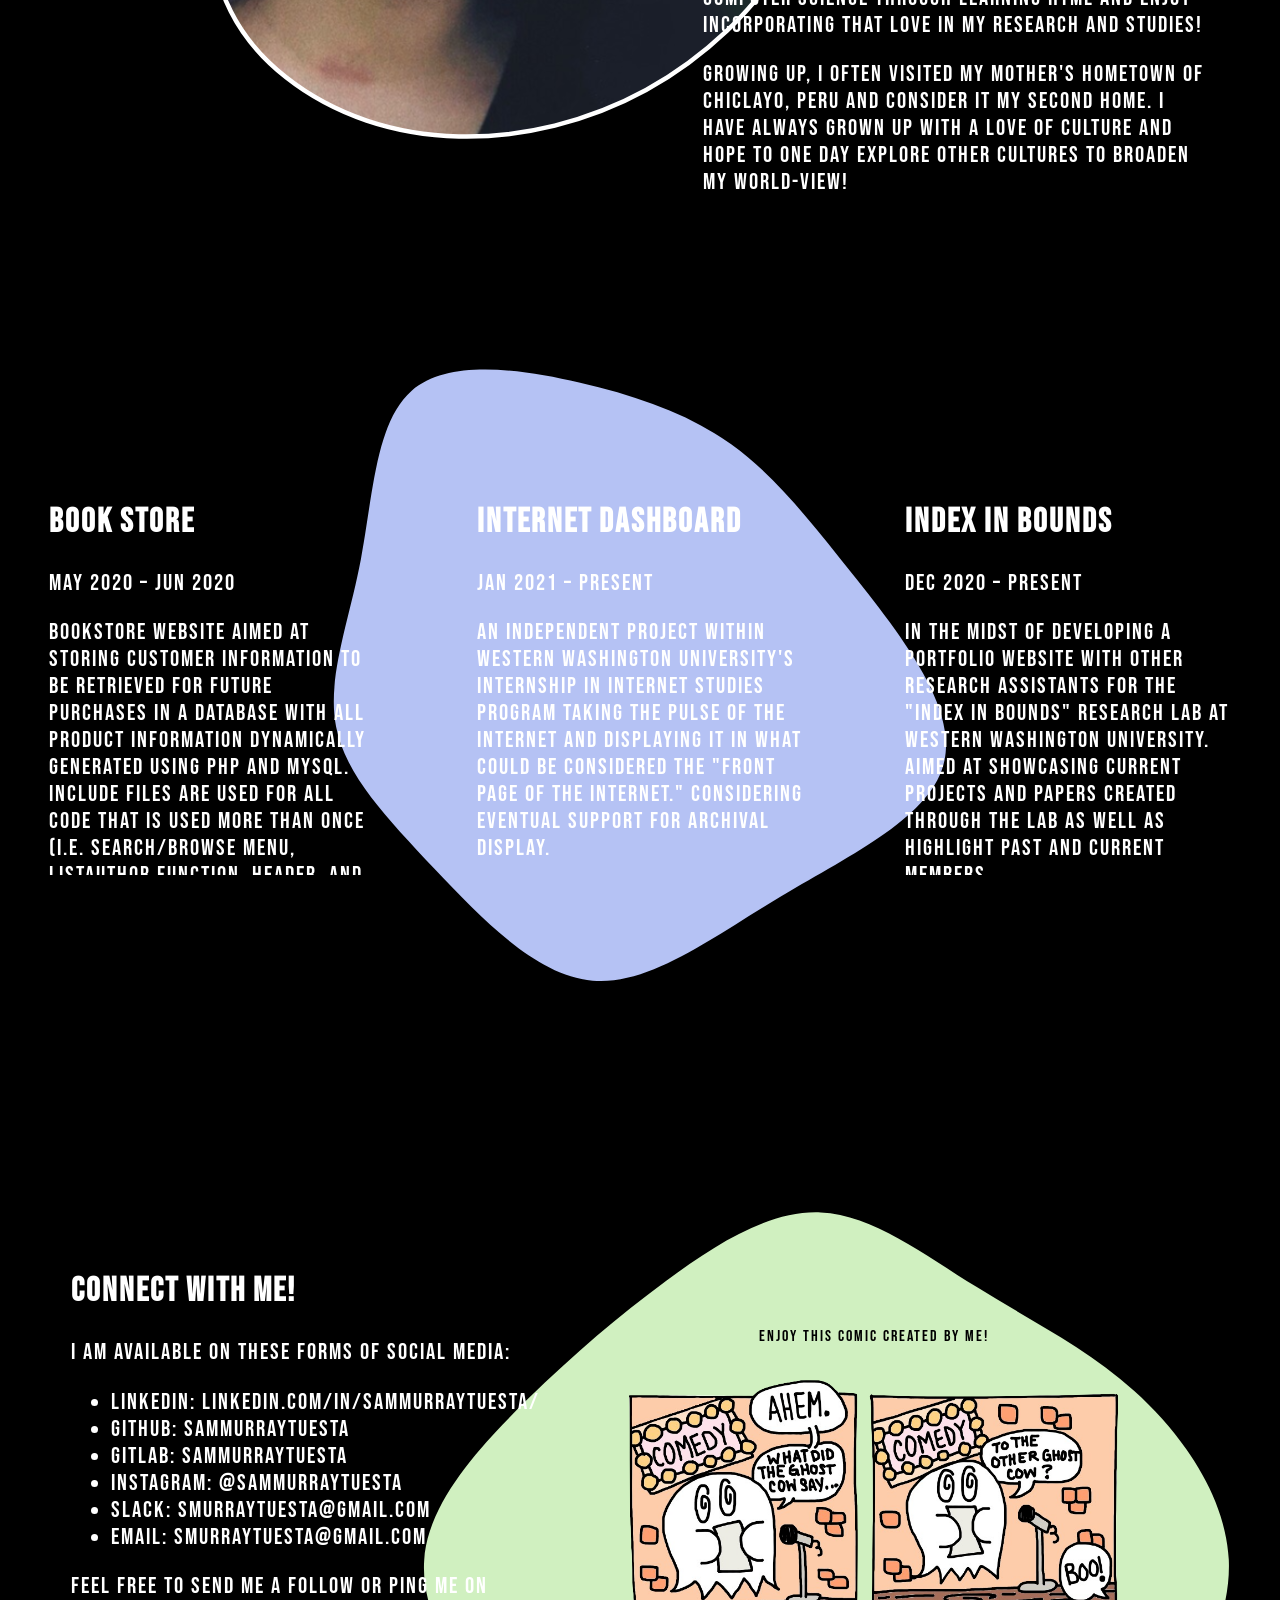
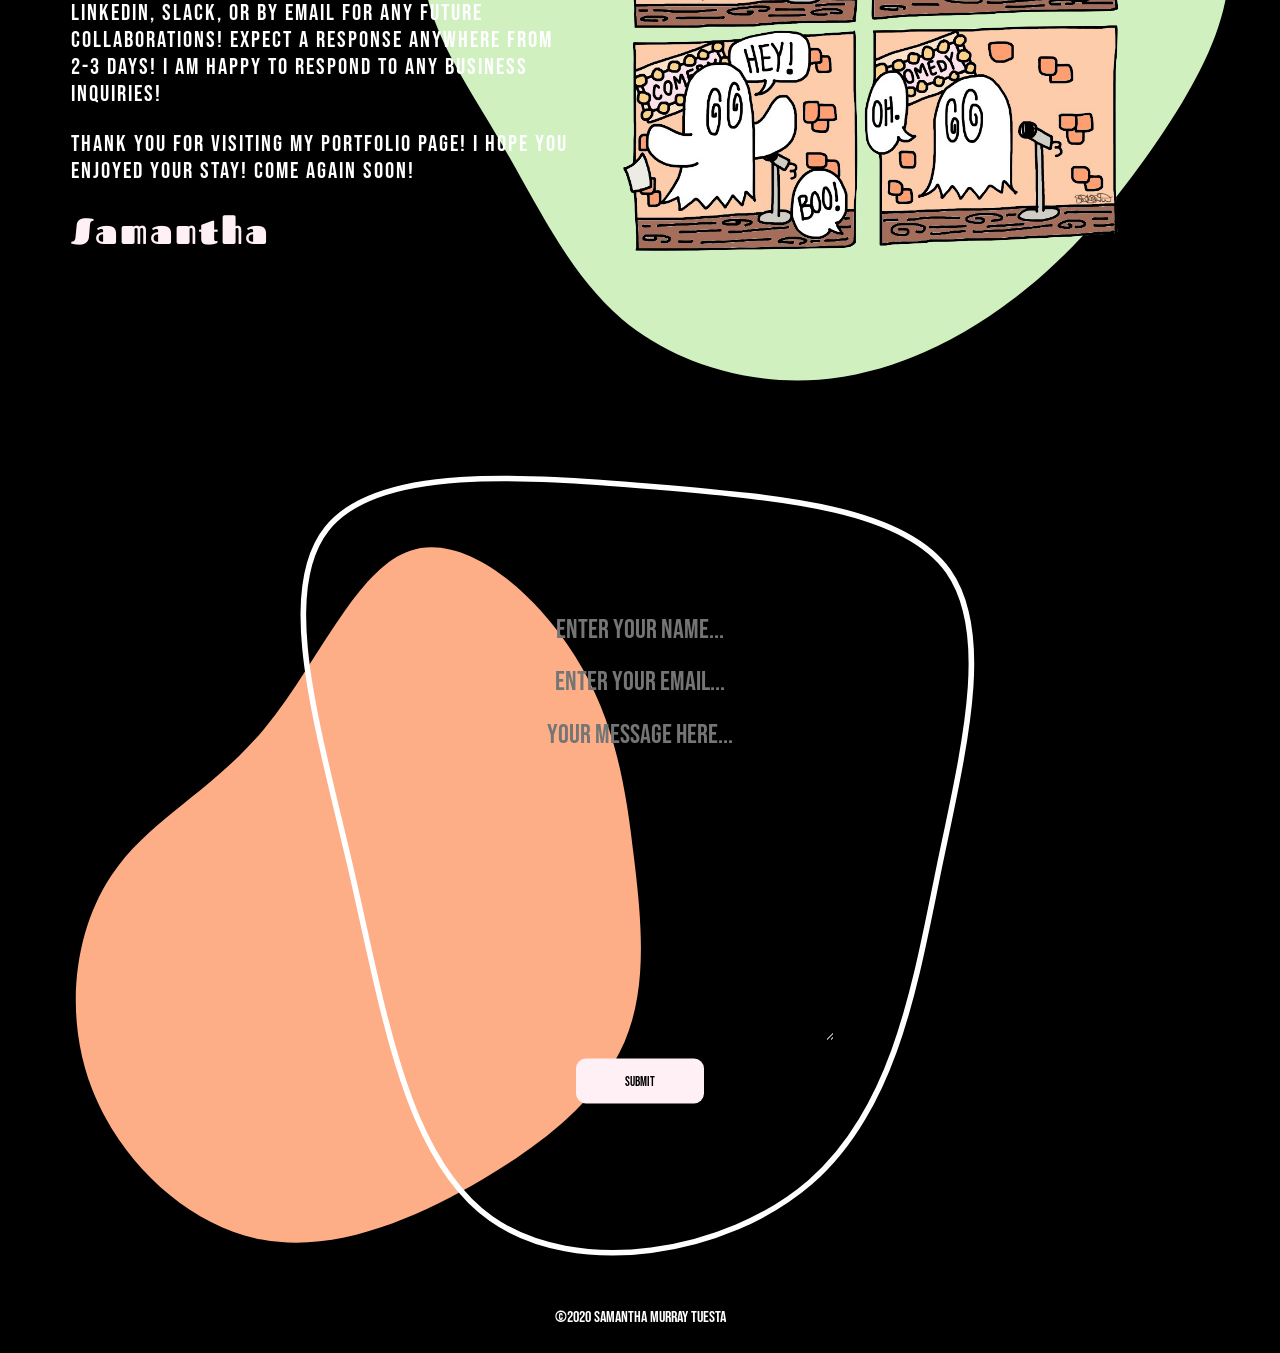
==== commit a9f86515: "Add styling to form to match rest of page" ====
--- a/portfolio/src/main/webapp/index.html
+++ b/portfolio/src/main/webapp/index.html
@@ -20,6 +20,7 @@
                 <li><a href="#about">About</a></li>
                 <li><a href="#projects">Projects</a></li>
                 <li><a href="#social">Social</a></li>
+                <li><a href="#contact">Contact</a></li>
             </ul>
         </nav>
     </div>
@@ -215,14 +216,23 @@
 
     </section>
 
-    <div class="contact-text">
+    <section id="contact">
+
+        <svg class="contact-bsplash" viewBox="0 0 200 200" xmlns="http://www.w3.org/2000/svg">
+            <path fill="var(--orange)"  d="M40.1,-54.7C49.1,-40.3,51.4,-24.9,53.1,-10.1C54.9,4.7,56.1,18.9,51,30.9C45.8,42.9,34.3,52.6,19.5,61.4C4.7,70.1,-13.2,77.9,-29.6,74.8C-46,71.7,-60.9,57.7,-67.3,41.4C-73.6,25.1,-71.4,6.5,-63.1,-6C-54.8,-18.5,-40.5,-24.8,-29,-38.8C-17.4,-52.7,-8.7,-74.3,3.4,-78.3C15.6,-82.4,31.2,-69.1,40.1,-54.7Z" transform="translate(100 100)" />
+        </svg>
+
+        <svg class="form-outline" viewBox="0 0 150 160" xmlns="http://www.w3.org/2000/svg">
+            <path fill="none" stroke="white" d="M49.8,-41C57.7,-29.8,52.6,-9.5,48.2,11.6C43.9,32.7,40.3,54.5,25.3,67.6C10.3,80.6,-16.3,84.8,-31.5,74.1C-46.6,63.4,-50.4,37.9,-56.2,12.8C-62,-12.4,-69.8,-37.1,-60.7,-48.5C-51.7,-59.9,-25.8,-57.9,-2.4,-56C21,-54,41.9,-52.1,49.8,-41Z" transform="translate(80 70)" />
+        </svg>
+
         <form name="contactform" class="contact-items" action="/form-handler" method="POST">
             <input type="text" name="name" id="name" placeholder="Enter Your Name...">
             <input type="text" name="email" id="email" placeholder="Enter Your Email...">
-            <textarea name="message" id="message" cols="65" rows="20" placeholder="Your Message Here..."></textarea>
+            <textarea name="message" id="message" cols="65" rows="10" placeholder="Your Message Here..."></textarea>
             <input type="submit" class="button" value="Submit">
         </form>
-    </div>
+    </section>
 
     <footer>&copy;2020 Samantha Murray Tuesta</footer>
 
--- a/portfolio/src/main/webapp/css/style.css
+++ b/portfolio/src/main/webapp/css/style.css
@@ -52,7 +52,7 @@
 
 #navbar nav ul {
     display: grid;
-    grid-template-columns: repeat(4, 1fr);
+    grid-template-columns: repeat(5, 1fr);
     grid-template-rows: repeat(2, 1fr);
     padding: 20px;
     text-align: center;
@@ -196,36 +196,60 @@
 
 /* contact */
 
+.contact-bsplash{
+    position: absolute;
+    bottom: -5%;
+    left: -5%;
+}
+
+.form-outline{
+    position: absolute;
+    top: 50%;
+    left: 50%;
+    transform: translate(-50%, -50%);
+}
+
 .contact-items {
     display: flex;
     align-items: center;
     flex-direction: column;
+    position: absolute;
+    top: 50%;
+    left: 50%;
+    transform: translate(-50%, -50%);
 }
 
 .contact-items input[type="text"] {
-    border: 0.5vh solid lightgrey;
+    border: none;
     background-color: transparent;
     width: 30vw;
     margin-bottom: 2vh;
+    text-align: center;
+    font-size: 3vh;
 }
 
 .contact-items textarea {
     outline: none;
-    border: 0.5vh solid lightgrey;
+    border: none;
     background-color: transparent;
     width: 30vw;
     margin-bottom: 2vh;
+    text-align: center;
+    font-size: 3vh;
 }
 
 .button {
     text-align: center;
     display: block;
-    border: 0.5vh solid lightgrey;
-    background-color: transparent;
+    border:none;
+    border-radius: 10px;
+    background-color: var(--pink);
     text-decoration: none;
     width: 10vw;
+    height: 5vh;
+    color: black;
 }
 
 footer {
     text-align: center;
-}+}
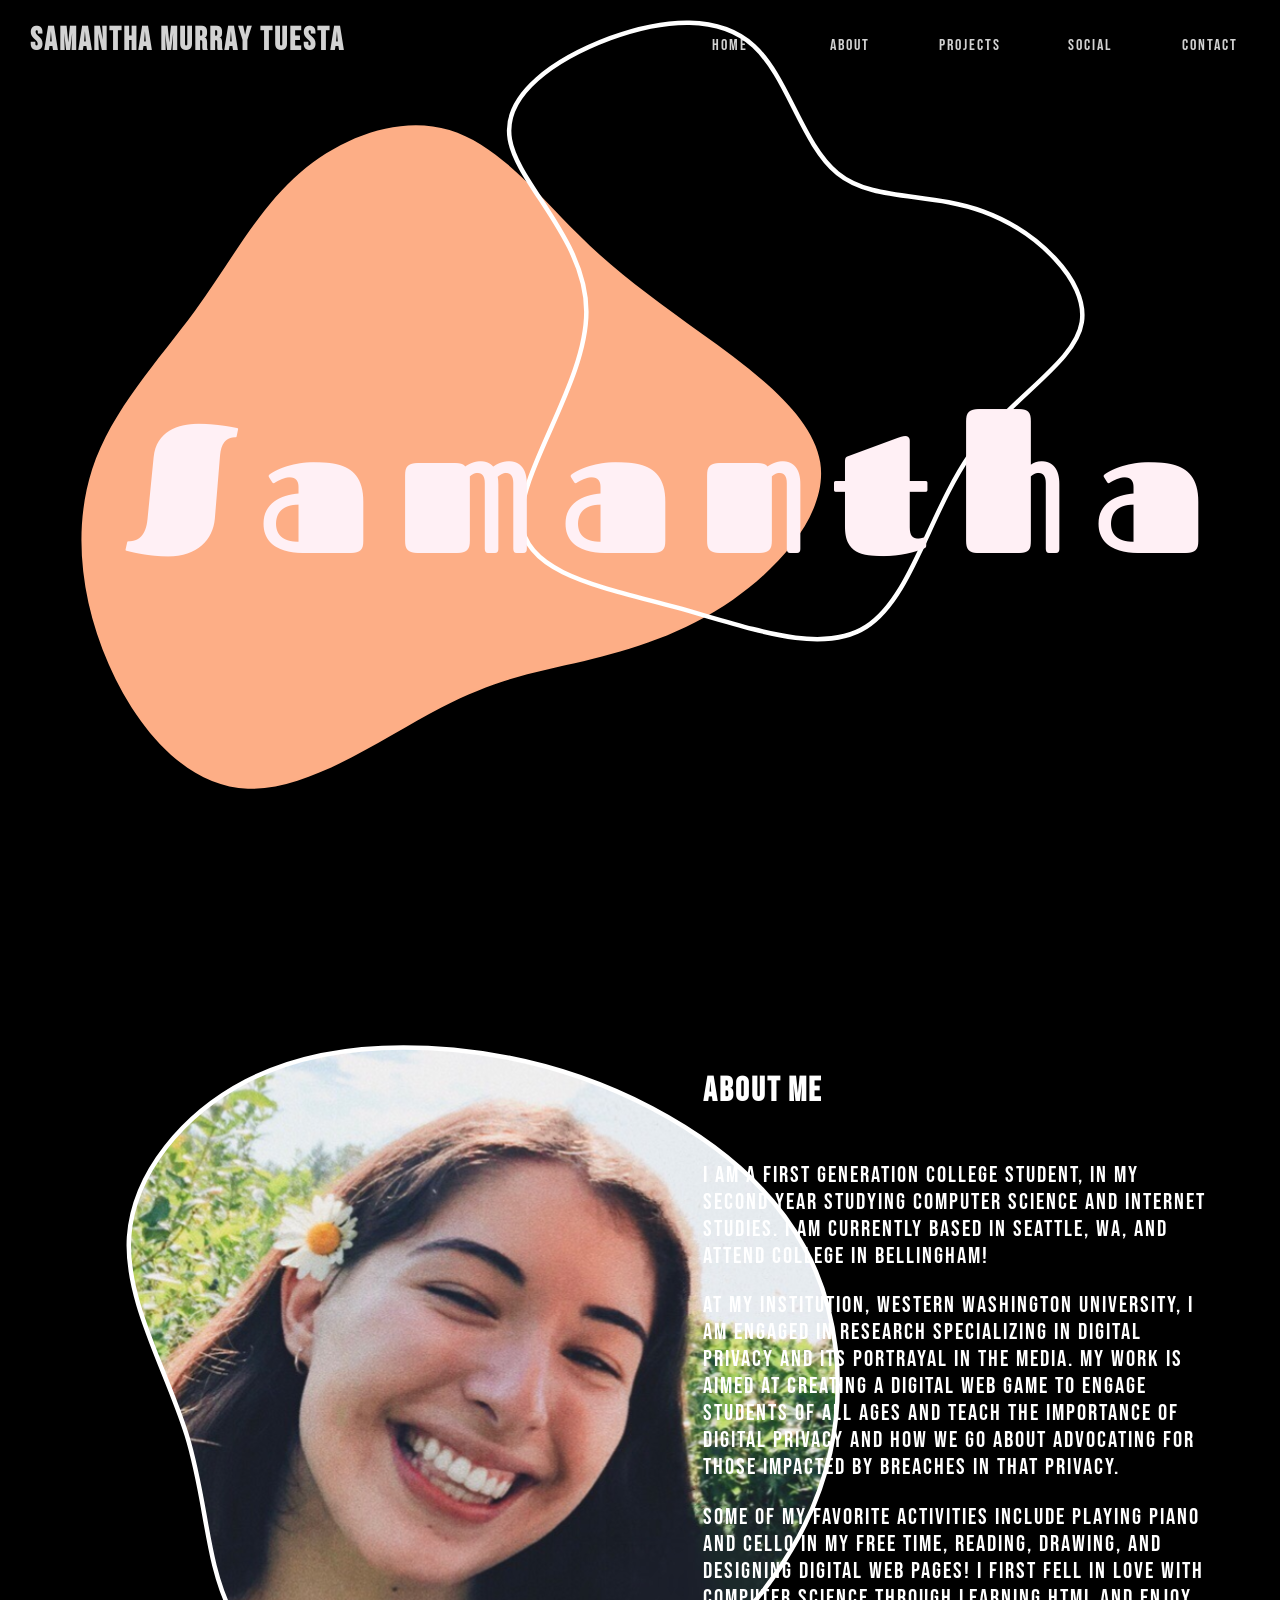
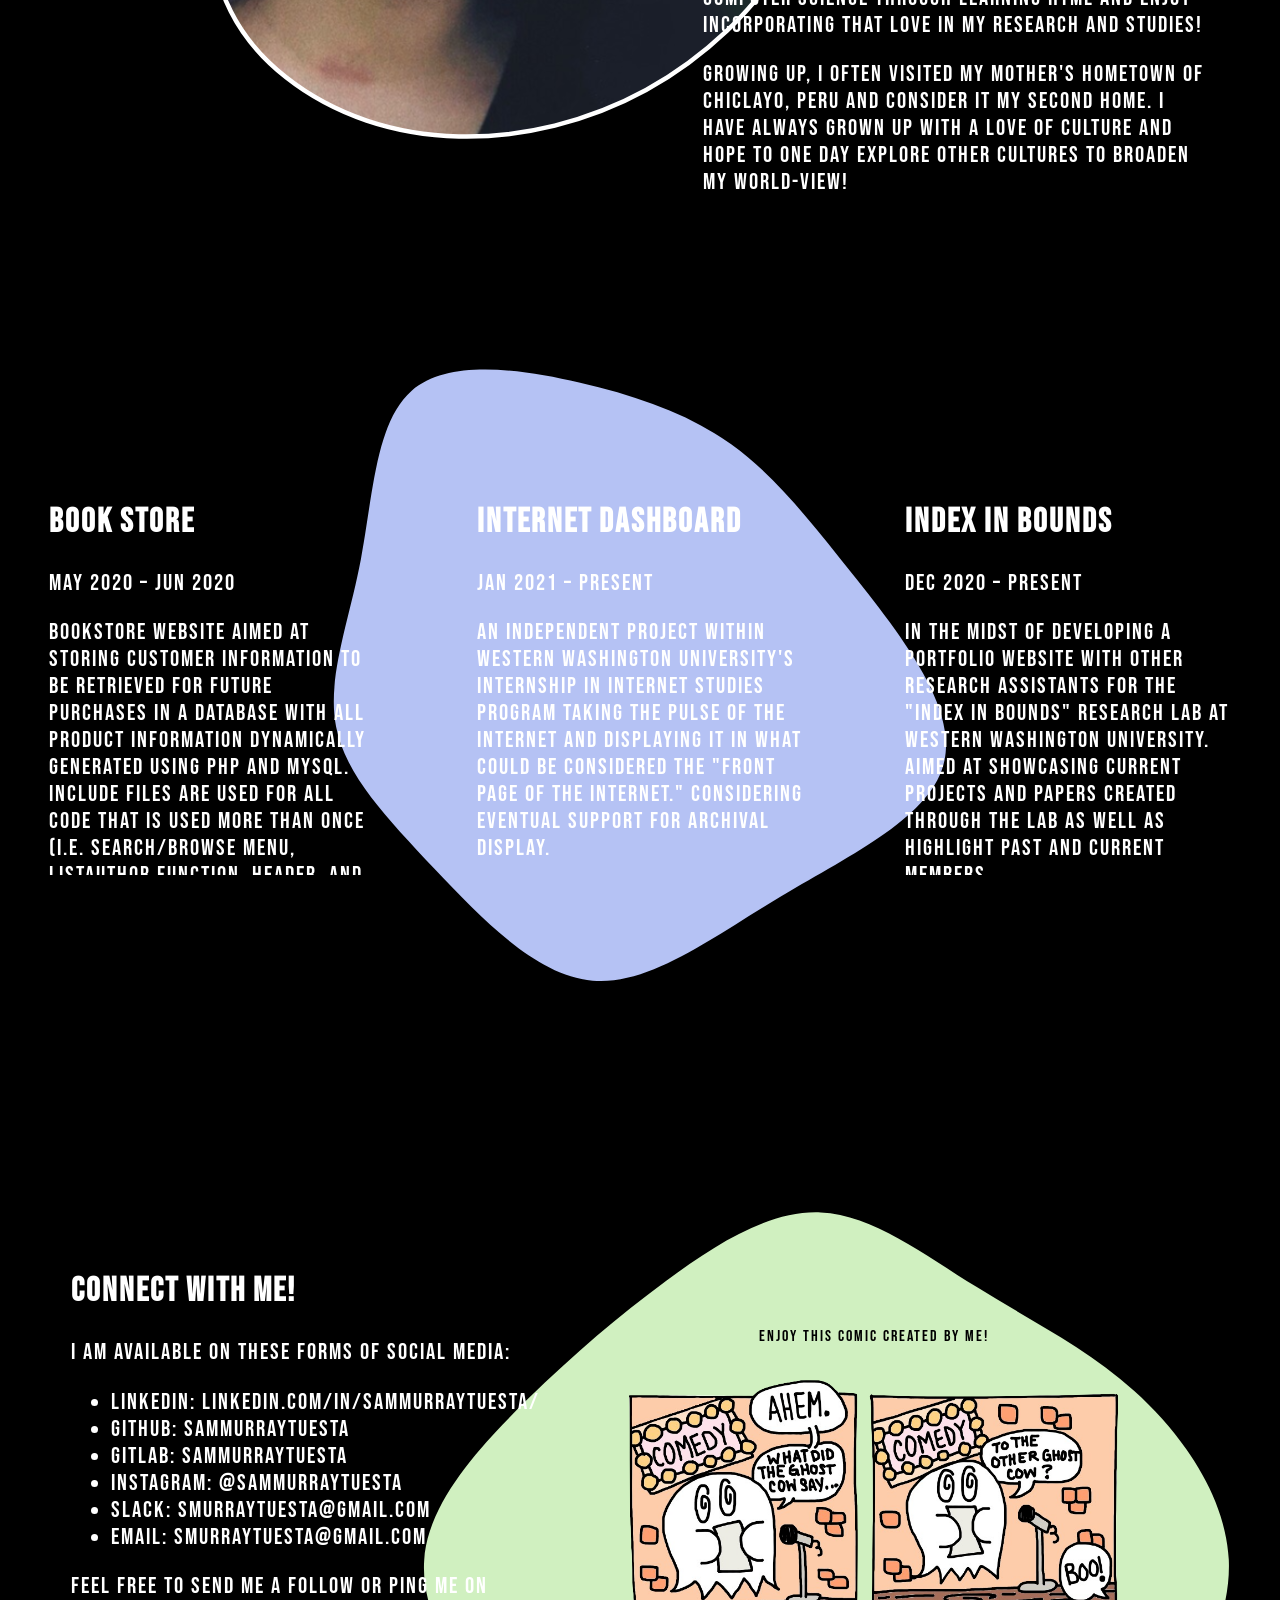
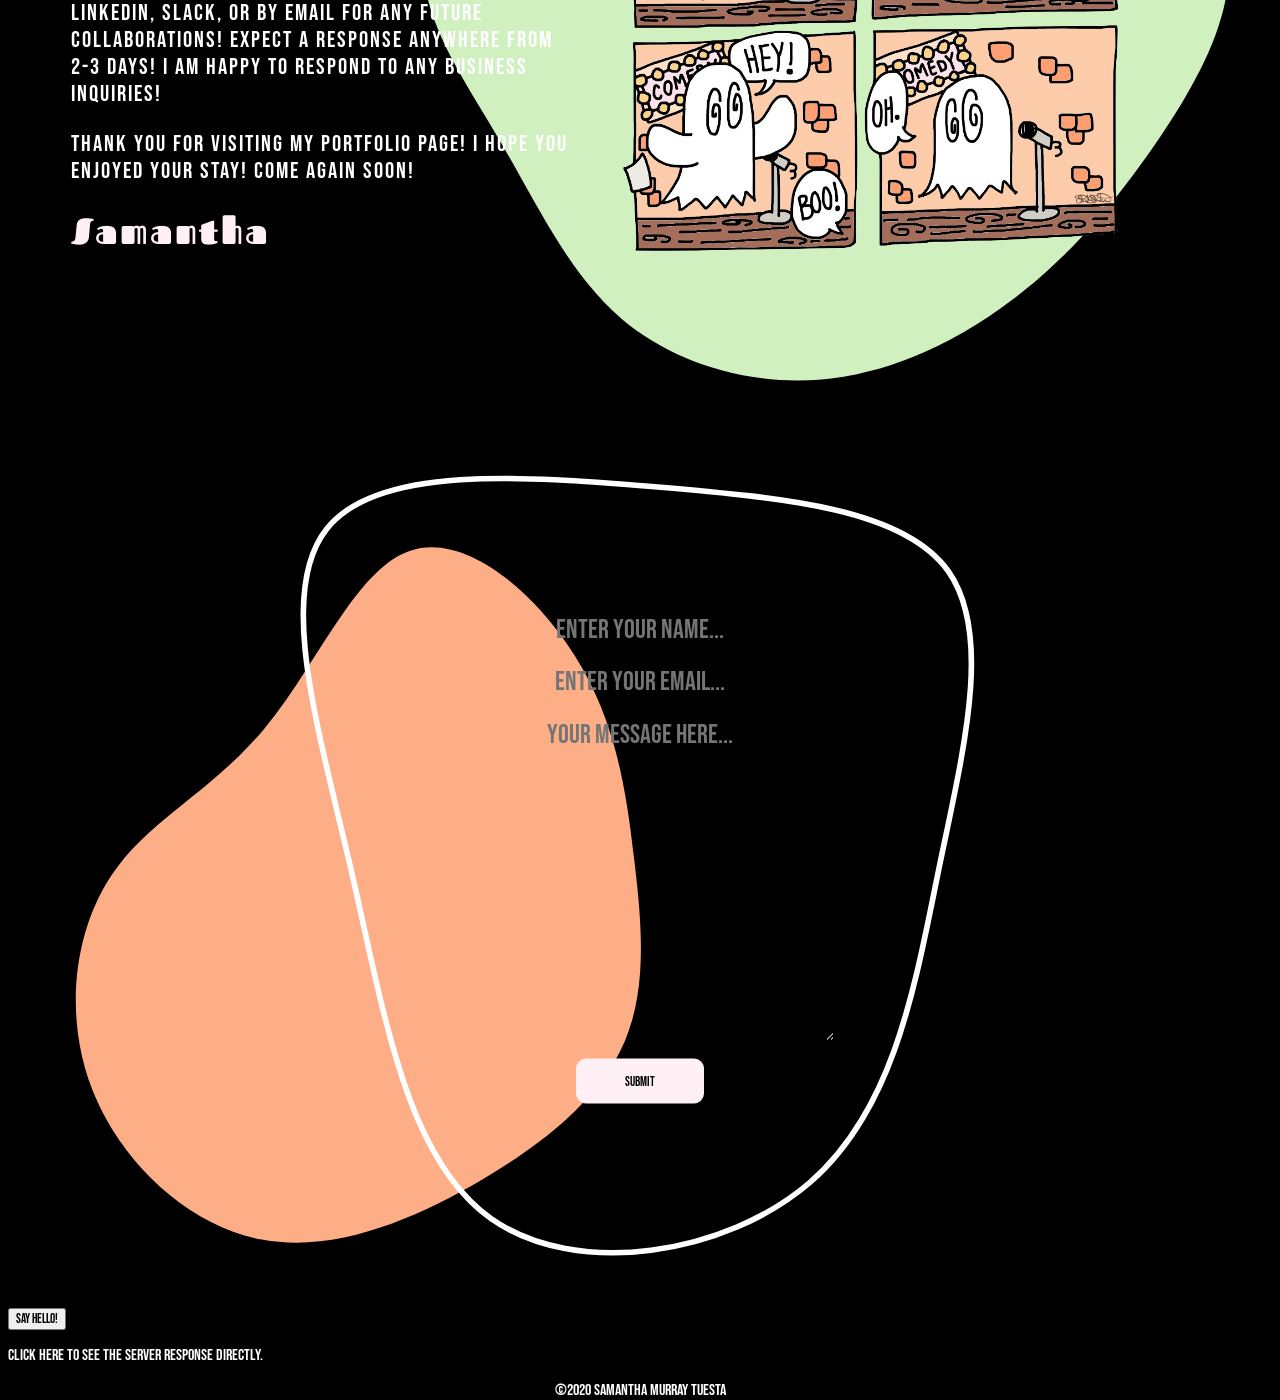
==== commit 52dfd00a: "Resolve conflicts between main and servlet branch" ====
--- a/portfolio/src/main/webapp/index.html
+++ b/portfolio/src/main/webapp/index.html
@@ -8,6 +8,8 @@
     <link rel="icon" href="images/favicon.ico" size="16x16" type="image/x-icon" />
     <link rel="stylesheet" href="OwlCarousel2-2.3.4/dist/assets/owl.carousel.min.css">
     <link rel="stylesheet" href="css/style.css">
+    <!-- Servlet -->
+    <script src="servlet.js"></script>
 </head>
 
 <body>
@@ -234,6 +236,11 @@
         </form>
     </section>
 
+    <button style="color: black;" onclick="sayHello();"> Say Hello! </button> 
+      <p id="hello-container"></p> 
+
+      <p>Click <a href="/hello">here</a> to see the server response directly.</p>
+
     <footer>&copy;2020 Samantha Murray Tuesta</footer>
 
     <!-- owl carousel -->
--- a/portfolio/src/main/webapp/css/style.css
+++ b/portfolio/src/main/webapp/css/style.css
@@ -250,6 +250,12 @@
     color: black;
 }
 
+#hello-container{  
+    font-size: 2vh; 
+    margin-top: 2px; 
+    margin-bottom: 2px; 
+}
+
 footer {
     text-align: center;
 }
